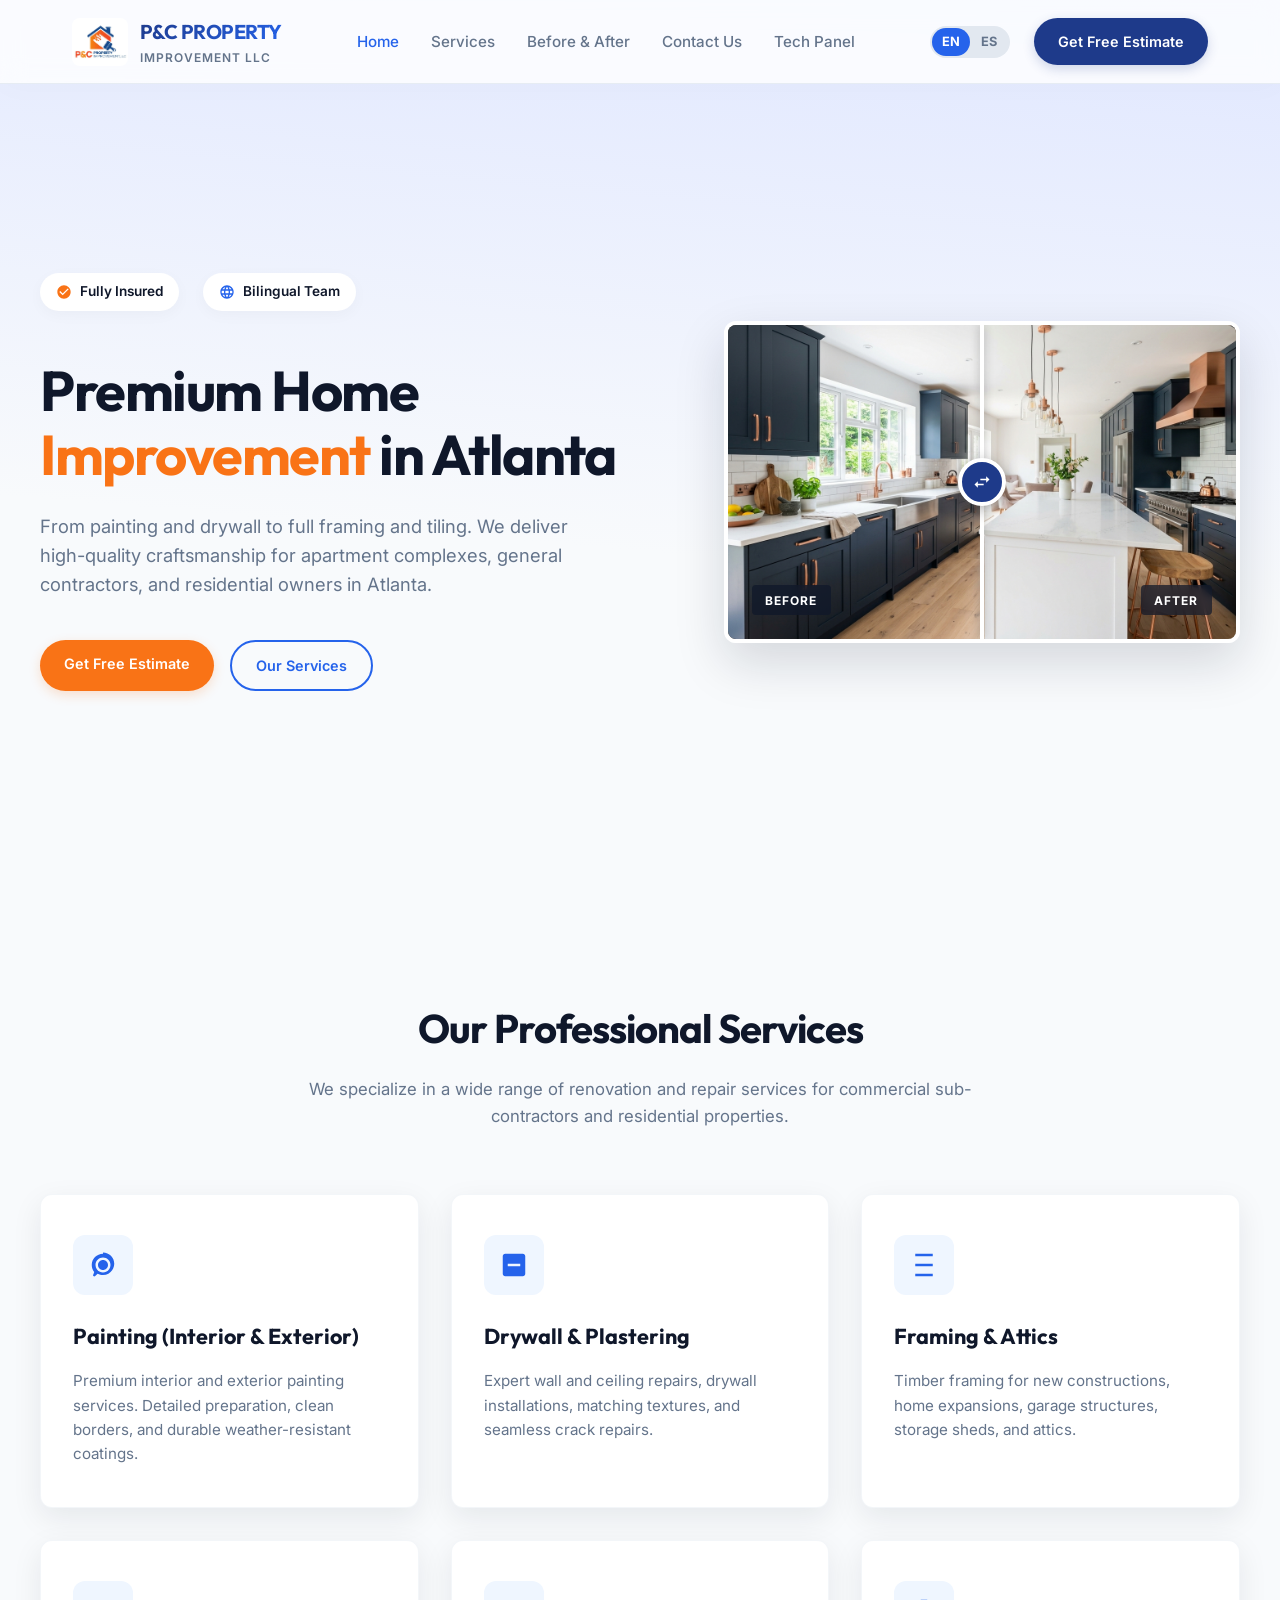
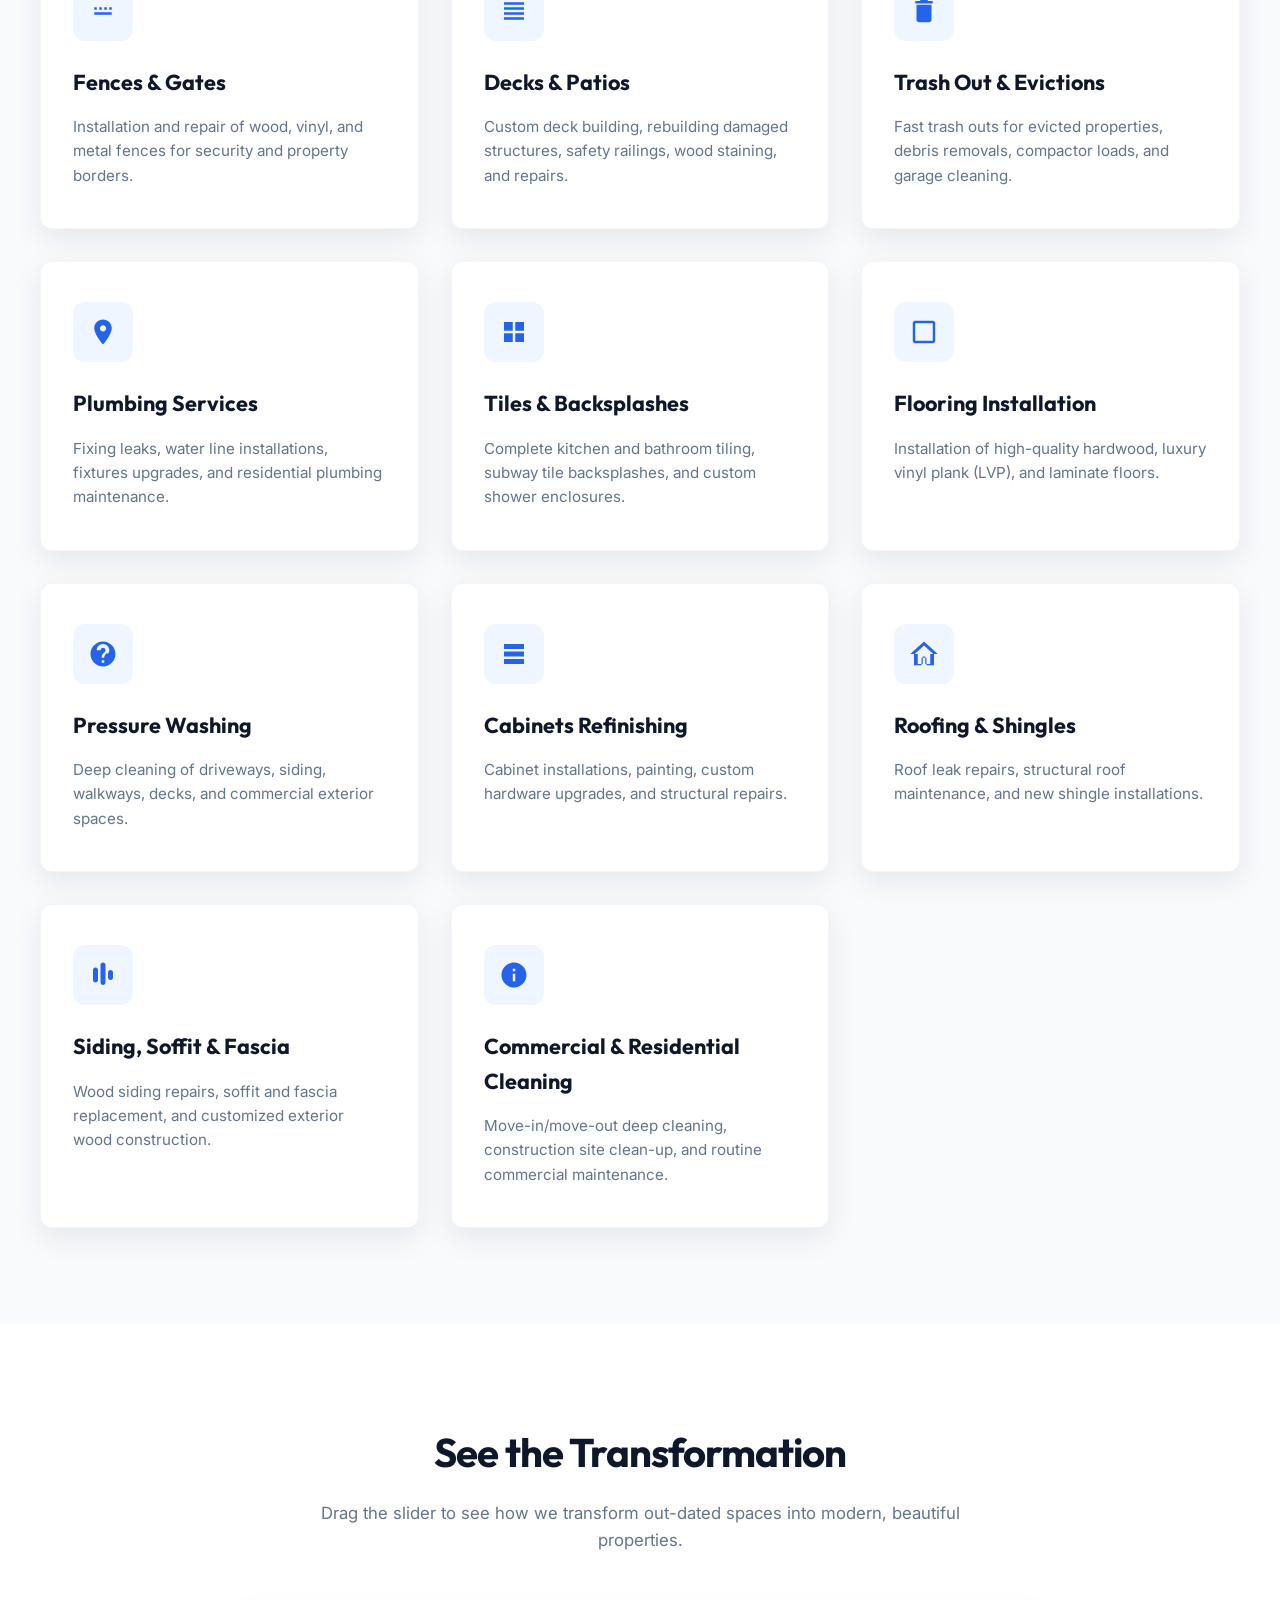
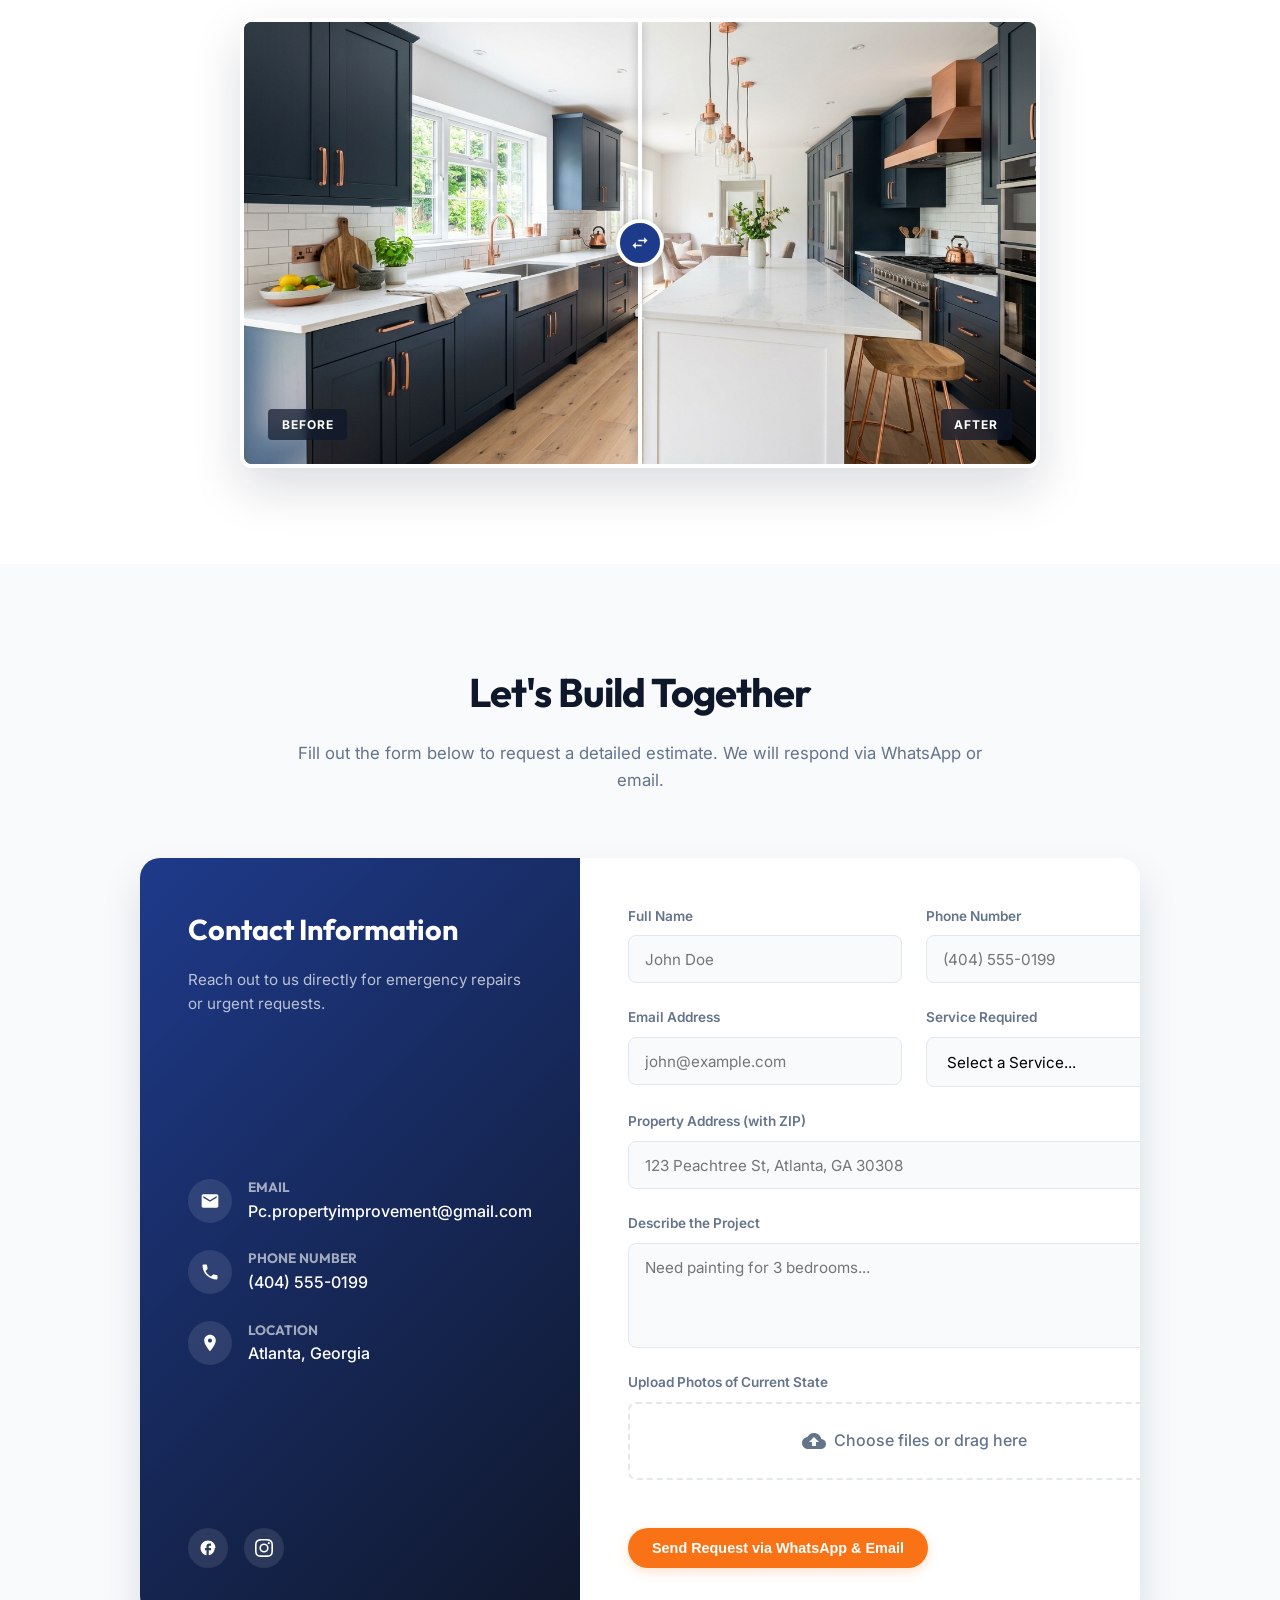
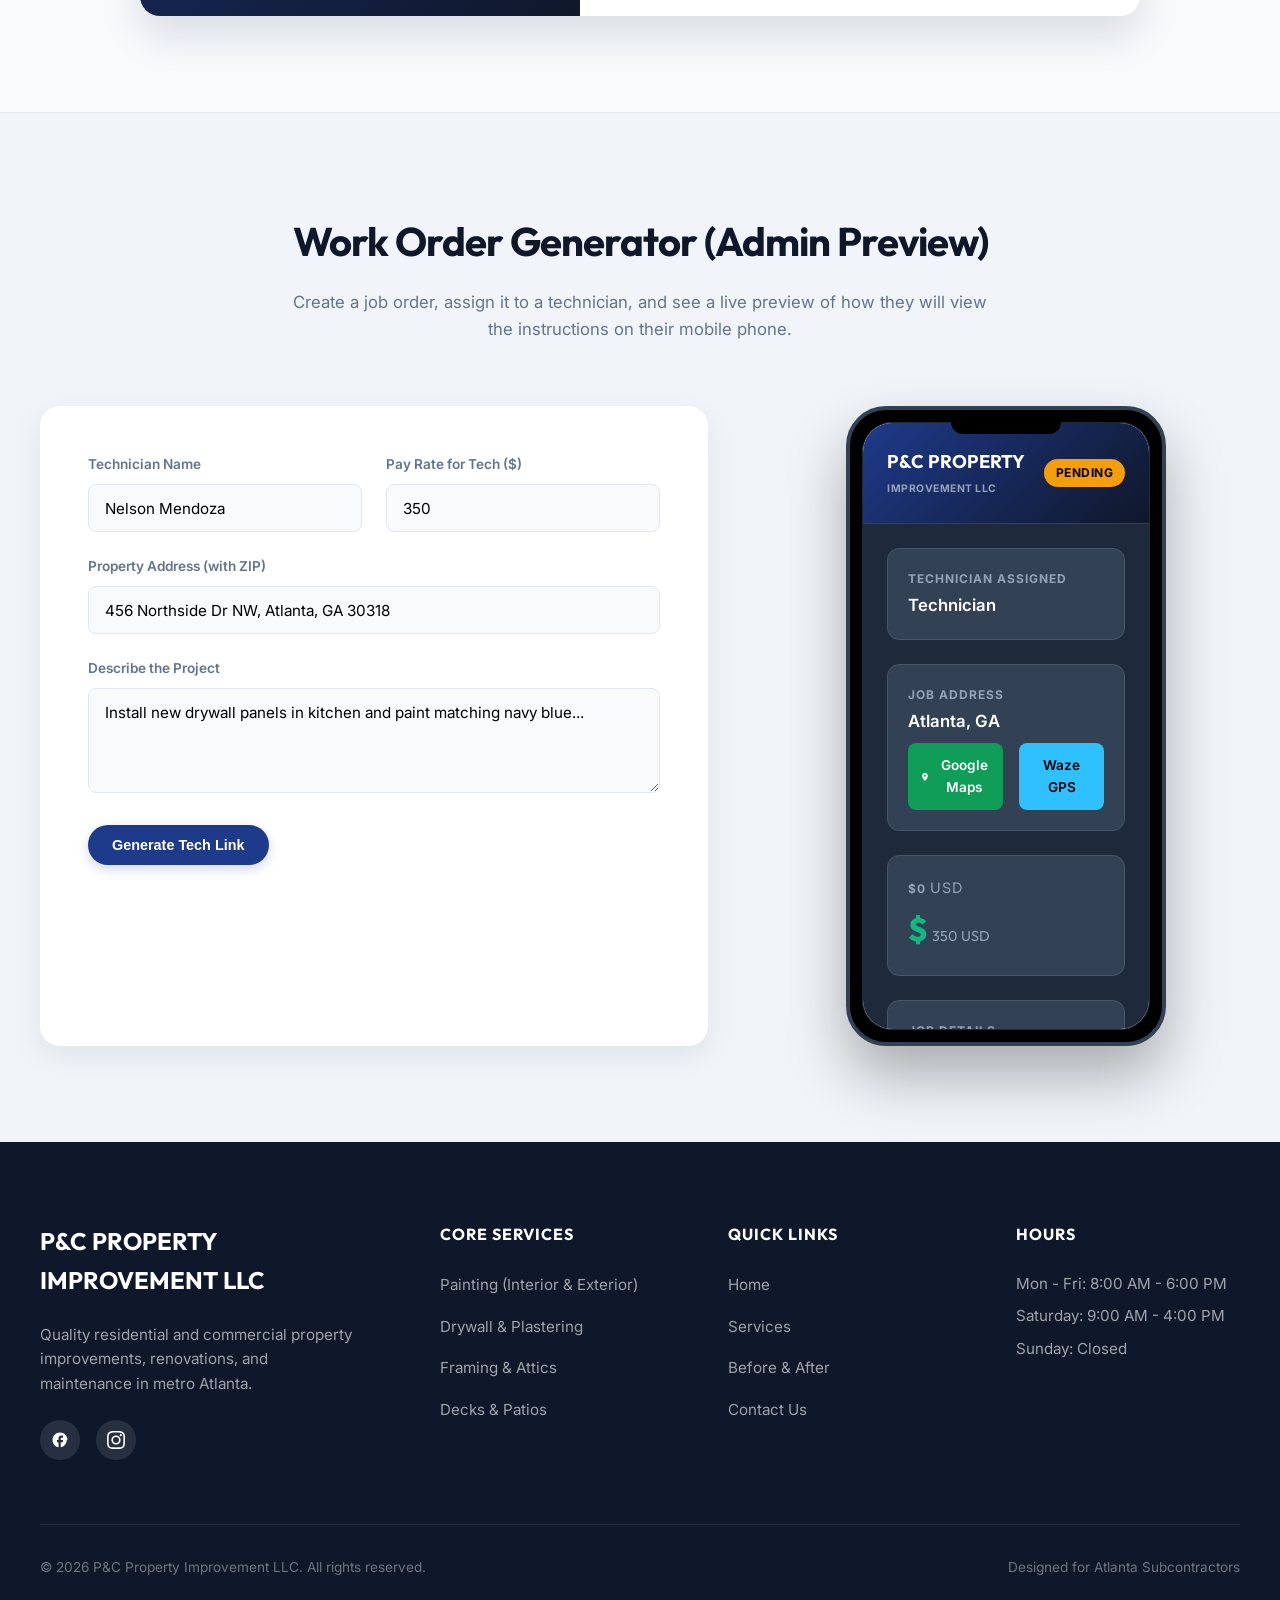
==== index.html @ b38a39fe "Initial commit: P&C Property Improvement website" ====
<!DOCTYPE html>
<html lang="en">
<head>
    <meta charset="UTF-8">
    <meta name="viewport" content="width=device-width, initial-scale=1.0">
    <title>P&C Property Improvement LLC | Renovations & Renovaciones Atlanta</title>
    <meta name="description" content="Premium property improvements, painting, drywall, framing, decks, and remodeling in Atlanta, USA. Bilingual team for commercial contractors and homeowners.">
    <link rel="stylesheet" href="styles.css">
    <link rel="icon" type="image/x-icon" href="logo.jpeg">
</head>
<body>

    <!-- Header & Navigation -->
    <header>
        <div class="nav-container">
            <div class="logo">
                <img src="logo.jpeg" alt="P&C Property Improvement Logo">
                <div class="logo-text">
                    <h1>P&C PROPERTY</h1>
                    <p>Improvement LLC</p>
                </div>
            </div>
            <nav>
                <ul>
                    <li><a href="#hero" class="active" data-i18n="nav-home">Home</a></li>
                    <li><a href="#services" data-i18n="nav-services">Services</a></li>
                    <li><a href="#gallery" data-i18n="nav-gallery">Before & After</a></li>
                    <li><a href="#contact" data-i18n="nav-contact">Contact Us</a></li>
                    <li><a href="#admin" data-i18n="nav-admin">Tech Panel</a></li>
                </ul>
            </nav>
            <div class="header-actions">
                <!-- Language Toggle -->
                <div class="lang-toggle" id="lang-switch">
                    <div class="lang-btn active" data-lang="en">EN</div>
                    <div class="lang-btn" data-lang="es">ES</div>
                    <div class="lang-slider"></div>
                </div>
                <a href="#contact" class="btn btn-primary" data-i18n="btn-quote">Get Free Estimate</a>
            </div>
        </div>
    </header>

    <!-- Hero Section -->
    <section id="hero" class="hero">
        <div class="hero-grid">
            <div class="hero-content">
                <div class="hero-badges">
                    <div class="hero-badge">
                        <svg viewBox="0 0 24 24" width="16" height="16" fill="currentColor" style="color: var(--secondary);"><path d="M12 2C6.5 2 2 6.5 2 12s4.5 10 10 10 10-4.5 10-10S17.5 2 12 2zm-2 15l-5-5 1.41-1.41L10 14.17l7.59-7.59L19 8l-9 9z"/></svg>
                        <span data-i18n="badge-licensed">Fully Insured</span>
                    </div>
                    <div class="hero-badge">
                        <svg viewBox="0 0 24 24" width="16" height="16" fill="currentColor" style="color: var(--primary-light);"><path d="M11.99 2C6.47 2 2 6.48 2 12s4.47 10 9.99 10C17.52 22 22 17.52 22 12S17.52 2 11.99 2zm6.93 6h-2.95a15.65 15.65 0 0 0-1.38-3.56A8.03 8.03 0 0 1 18.92 8zM12 4.04c.83 1.2 1.48 2.53 1.91 3.96h-3.82c.43-1.43 1.08-2.76 1.91-3.96zM4.26 14C4.1 13.35 4 12.68 4 12s.1-1.35.26-2h3.38c-.08.66-.14 1.33-.14 2s.06 1.34.14 2H4.26zm.82 2h2.95c.32 1.25.78 2.45 1.38 3.56A7.987 7.987 0 0 1 5.08 16zm2.95-8H5.08a7.987 7.987 0 0 1 4.33-3.56A15.65 15.65 0 0 0 8.03 8zM12 19.96c-.83-1.2-1.48-2.53-1.91-3.96h3.82c-.43 1.43-1.08 2.76-1.91 3.96zM14.34 14H9.66c-.09-.66-.16-1.34-.16-2s.07-1.34.16-2h4.68c.09.66.16 1.34.16 2s-.07 1.34-.16 2zm.25 5.56c.6-1.11 1.06-2.31 1.38-3.56h2.95a7.987 7.987 0 0 1-4.33 3.56zM16.36 14c.08-.66.14-1.33.14-2s-.06-1.34-.14-2h3.38c.16.65.26 1.32.26 2s-.1 1.35-.26 2h-3.38z"/></svg>
                        <span data-i18n="badge-bilingual">Bilingual Team</span>
                    </div>
                </div>
                <h2 data-i18n="hero-title">Premium Home <span>Improvement</span> in Atlanta</h2>
                <p data-i18n="hero-desc">From painting and drywall to full framing and tiling. We deliver high-quality craftsmanship for apartment complexes, general contractors, and residential owners in Atlanta.</p>
                <div class="hero-buttons">
                    <a href="#contact" class="btn btn-secondary" data-i18n="btn-quote">Get Free Estimate</a>
                    <a href="#services" class="btn btn-outline" data-i18n="btn-explore">Our Services</a>
                </div>
            </div>
            <div class="hero-visual">
                <!-- Before/After Slider Mockup -->
                <div class="slider-container">
                    <img src="kitchen_after.jpg" class="slider-img img-after" alt="Renovated Kitchen After">
                    <div class="img-before" style="width: var(--slider-pos);">
                        <img src="kitchen_before.jpg" class="slider-img" alt="Outdated Kitchen Before">
                    </div>
                    <div class="slider-label label-before" data-i18n="label-before">Before</div>
                    <div class="slider-label label-after" data-i18n="label-after">After</div>
                    <div class="slider-handle">
                        <div class="slider-handle-button">
                            <svg viewBox="0 0 24 24"><path d="M6.99 11L3 15l3.99 4v-3H14v-2H6.99v-3zM21 9l-3.99-4v3H10v2h7.01v3L21 9z"/></svg>
                        </div>
                    </div>
                    <input type="range" min="0" max="100" value="50" class="slider-input">
                </div>
            </div>
        </div>
    </section>

    <!-- Services Section -->
    <section id="services" class="section">
        <div class="section-title">
            <h2 data-i18n="services-title">Our Professional Services</h2>
            <p data-i18n="services-desc">We specialize in a wide range of renovation and repair services for commercial sub-contractors and residential properties.</p>
        </div>
        
        <div class="services-grid">
            <!-- 1. Painting -->
            <div class="service-card">
                <div class="service-icon">
                    <svg viewBox="0 0 24 24"><path d="M12 3c-4.97 0-9 4.03-9 9 0 2.12.74 4.07 1.97 5.61L4.35 19.4c-.39.39-.39 1.02 0 1.41.39.39 1.02.39 1.41 0l1.9-1.9C9.07 19.58 10.47 20 12 20c4.97 0 9-4.03 9-9s-4.03-9-9-9zm0 15c-3.31 0-6-2.69-6-6s2.69-6 6-6 6 2.69 6 6-2.69 6-6 6zM12 8c-2.21 0-4 1.79-4 4s1.79 4 4 4 4-1.79 4-4-1.79-4-4-4z"/></svg>
                </div>
                <h3 data-i18n="srv-painting-title">Painting (Interior & Exterior)</h3>
                <p data-i18n="srv-painting-desc">Premium interior and exterior painting services. Detailed preparation, clean borders, and durable weather-resistant coatings.</p>
            </div>

            <!-- 2. Drywall -->
            <div class="service-card">
                <div class="service-icon">
                    <svg viewBox="0 0 24 24"><path d="M19 3H5c-1.1 0-2 .9-2 2v14c0 1.1.9 2 2 2h14c1.1 0 2-.9 2-2V5c0-1.1-.9-2-2-2zm-2 10H7v-2h10v2z"/></svg>
                </div>
                <h3 data-i18n="srv-drywall-title">Drywall & Plastering</h3>
                <p data-i18n="srv-drywall-desc">Expert wall and ceiling repairs, drywall installations, matching textures, and seamless crack repairs.</p>
            </div>

            <!-- 3. Framer -->
            <div class="service-card">
                <div class="service-icon">
                    <svg viewBox="0 0 24 24"><path d="M19 13H5v-2h14v2zM5 5h14V3H5v2zm0 16h14v-2H5v2z"/></svg>
                </div>
                <h3 data-i18n="srv-framer-title">Framing & Attics</h3>
                <p data-i18n="srv-framer-desc">Timber framing for new constructions, home expansions, garage structures, storage sheds, and attics.</p>
            </div>

            <!-- 4. Fences -->
            <div class="service-card">
                <div class="service-icon">
                    <svg viewBox="0 0 24 24"><path d="M19 11v-2h-2v2h2zm-4 0v-2h-2v2h2zm-4 0v-2H9v2h2zm-4 0v-2H5v2h2zM19 13H5v2h14v-2z"/></svg>
                </div>
                <h3 data-i18n="srv-fences-title">Fences & Gates</h3>
                <p data-i18n="srv-fences-desc">Installation and repair of wood, vinyl, and metal fences for security and property borders.</p>
            </div>

            <!-- 5. Deck -->
            <div class="service-card">
                <div class="service-icon">
                    <svg viewBox="0 0 24 24"><path d="M4 15h16v-2H4v2zm0 4h16v-2H4v2zm0-8h16V9H4v2zm0-4h16V5H4v2z"/></svg>
                </div>
                <h3 data-i18n="srv-deck-title">Decks & Patios</h3>
                <p data-i18n="srv-deck-desc">Custom deck building, rebuilding damaged structures, safety railings, wood staining, and repairs.</p>
            </div>

            <!-- 6. Trash Out -->
            <div class="service-card">
                <div class="service-icon">
                    <svg viewBox="0 0 24 24"><path d="M6 19c0 1.1.9 2 2 2h8c1.1 0 2-.9 2-2V7H6v12zM19 4h-3.5l-1-1h-5l-1 1H5v2h14V4z"/></svg>
                </div>
                <h3 data-i18n="srv-trash-title">Trash Out & Evictions</h3>
                <p data-i18n="srv-trash-desc">Fast trash outs for evicted properties, debris removals, compactor loads, and garage cleaning.</p>
            </div>

            <!-- 7. Plumbing -->
            <div class="service-card">
                <div class="service-icon">
                    <svg viewBox="0 0 24 24"><path d="M12 2C8.13 2 5 5.13 5 9c0 5.25 7 13 7 13s7-7.75 7-13c0-3.87-3.13-7-7-7zm0 9.5c-1.38 0-2.5-1.12-2.5-2.5s1.12-2.5 2.5-2.5 2.5 1.12 2.5 2.5-1.12 2.5-2.5 2.5z"/></svg>
                </div>
                <h3 data-i18n="srv-plumbing-title">Plumbing Services</h3>
                <p data-i18n="srv-plumbing-desc">Fixing leaks, water line installations, fixtures upgrades, and residential plumbing maintenance.</p>
            </div>

            <!-- 8. Tiles -->
            <div class="service-card">
                <div class="service-icon">
                    <svg viewBox="0 0 24 24"><path d="M4 4h7v7H4zm9 0h7v7h-7zm-9 9h7v7H4zm9 0h7v7h-7z"/></svg>
                </div>
                <h3 data-i18n="srv-tiles-title">Tiles & Backsplashes</h3>
                <p data-i18n="srv-tiles-desc">Complete kitchen and bathroom tiling, subway tile backsplashes, and custom shower enclosures.</p>
            </div>

            <!-- 9. Flooring -->
            <div class="service-card">
                <div class="service-icon">
                    <svg viewBox="0 0 24 24"><path d="M19 5v14H5V5h14m0-2H5c-1.1 0-2 .9-2 2v14c0 1.1.9 2 2 2h14c1.1 0 2-.9 2-2V5c0-1.1-.9-2-2-2z"/></svg>
                </div>
                <h3 data-i18n="srv-floor-title">Flooring Installation</h3>
                <p data-i18n="srv-floor-desc">Installation of high-quality hardwood, luxury vinyl plank (LVP), and laminate floors.</p>
            </div>

            <!-- 10. Pressure Washing -->
            <div class="service-card">
                <div class="service-icon">
                    <svg viewBox="0 0 24 24"><path d="M12 2C6.48 2 2 6.48 2 12s4.48 10 10 10 10-4.48 10-10S17.52 2 12 2zm1 17h-2v-2h2v2zm2.07-7.75l-.9.92C13.45 12.9 13 13.5 13 15h-2v-.5c0-1.1.45-2.1 1.17-2.83l1.24-1.26c.37-.36.59-.86.59-1.41 0-1.1-.9-2-2-2s-2 .9-2 2H7c0-2.76 2.24-5 5-5s5 2.24 5 5c0 1.04-.42 1.99-1.07 2.75z"/></svg>
                </div>
                <h3 data-i18n="srv-washing-title">Pressure Washing</h3>
                <p data-i18n="srv-washing-desc">Deep cleaning of driveways, siding, walkways, decks, and commercial exterior spaces.</p>
            </div>

            <!-- 11. Cabinets -->
            <div class="service-card">
                <div class="service-icon">
                    <svg viewBox="0 0 24 24"><path d="M4 4h16v4H4V4zm0 6h16v4H4v-4zm0 6h16v4H4v-4z"/></svg>
                </div>
                <h3 data-i18n="srv-cabinet-title">Cabinets Refinishing</h3>
                <p data-i18n="srv-cabinet-desc">Cabinet installations, painting, custom hardware upgrades, and structural repairs.</p>
            </div>

            <!-- 12. Roofing -->
            <div class="service-card">
                <div class="service-icon">
                    <svg viewBox="0 0 24 24"><path d="M12 5.27L19.43 12H17v8h-4v-6h-2v6H7v-8H4.57L12 5.27M12 2L1 12h3v9h6v-6h4v6h6v-9h3L12 2z"/></svg>
                </div>
                <h3 data-i18n="srv-roof-title">Roofing & Shingles</h3>
                <p data-i18n="srv-roof-desc">Roof leak repairs, structural roof maintenance, and new shingle installations.</p>
            </div>

            <!-- 13. Wood -->
            <div class="service-card">
                <div class="service-icon">
                    <svg viewBox="0 0 24 24"><path d="M12 2c1.1 0 2 .9 2 2v14c0 1.1-.9 2-2 2s-2-.9-2-2V4c0-1.1.9-2 2-2zm-6 4c1.1 0 2 .9 2 2v8c0 1.1-.9 2-2 2s-2-.9-2-2V8c0-1.1.9-2 2-2zm12 2c1.1 0 2 .9 2 2v4c0 1.1-.9 2-2 2s-2-.9-2-2v-4c0-1.1.9-2 2-2z"/></svg>
                </div>
                <h3 data-i18n="srv-wood-title">Siding, Soffit & Fascia</h3>
                <p data-i18n="srv-wood-desc">Wood siding repairs, soffit and fascia replacement, and customized exterior wood construction.</p>
            </div>

            <!-- 14. Clean -->
            <div class="service-card">
                <div class="service-icon">
                    <svg viewBox="0 0 24 24"><path d="M12 2C6.48 2 2 6.48 2 12s4.48 10 10 10 10-4.48 10-10S17.52 2 12 2zm1 15h-2v-6h2v6zm0-8h-2V7h2v2z"/></svg>
                </div>
                <h3 data-i18n="srv-clean-title">Commercial & Residential Cleaning</h3>
                <p data-i18n="srv-clean-desc">Move-in/move-out deep cleaning, construction site clean-up, and routine commercial maintenance.</p>
            </div>
        </div>
    </section>

    <!-- Before / After Gallery Showcase -->
    <section id="gallery" class="section" style="background-color: var(--white);">
        <div class="section-title">
            <h2 data-i18n="slider-title">See the Transformation</h2>
            <p data-i18n="slider-desc">Drag the slider to see how we transform out-dated spaces into modern, beautiful properties.</p>
        </div>
        <div style="max-width: 800px; margin: 0 auto;">
            <!-- Main Slider in standard width -->
            <div class="slider-container" style="aspect-ratio: 16/9;">
                <img src="kitchen_after.jpg" class="slider-img img-after" alt="Renovated Kitchen After">
                <div class="img-before" style="width: var(--slider-pos);">
                    <img src="kitchen_before.jpg" class="slider-img" alt="Outdated Kitchen Before">
                </div>
                <div class="slider-label label-before" data-i18n="label-before">Before</div>
                <div class="slider-label label-after" data-i18n="label-after">After</div>
                <div class="slider-handle">
                    <div class="slider-handle-button">
                        <svg viewBox="0 0 24 24"><path d="M6.99 11L3 15l3.99 4v-3H14v-2H6.99v-3zM21 9l-3.99-4v3H10v2h7.01v3L21 9z"/></svg>
                    </div>
                </div>
                <input type="range" min="0" max="100" value="50" class="slider-input">
            </div>
        </div>
    </section>

    <!-- Contact Section -->
    <section id="contact" class="section">
        <div class="section-title">
            <h2 data-i18n="contact-title">Let's Build Together</h2>
            <p data-i18n="contact-desc">Fill out the form below to request a detailed estimate. We will respond via WhatsApp or email.</p>
        </div>

        <div class="contact-container">
            <!-- Contact Info Sidebar -->
            <div class="contact-info">
                <div class="contact-info-title">
                    <h3 data-i18n="contact-info-title">Contact Information</h3>
                    <p data-i18n="contact-info-desc">Reach out to us directly for emergency repairs or urgent requests.</p>
                </div>
                
                <div class="contact-details">
                    <div class="contact-detail-item">
                        <div class="icon">
                            <svg viewBox="0 0 24 24"><path d="M20 4H4c-1.1 0-1.99.9-1.99 2L2 18c0 1.1.9 2 2 2h16c1.1 0 2-.9 2-2V6c0-1.1-.9-2-2-2zm0 4l-8 5-8-5V6l8 5 8-5v2z"/></svg>
                        </div>
                        <div>
                            <h4>Email</h4>
                            <p>Pc.propertyimprovement@gmail.com</p>
                        </div>
                    </div>
                    
                    <div class="contact-detail-item">
                        <div class="icon">
                            <svg viewBox="0 0 24 24"><path d="M6.62 10.79c1.44 2.83 3.76 5.14 6.59 6.59l2.2-2.2c.27-.27.67-.36 1.02-.24 1.12.37 2.33.57 3.57.57.55 0 1 .45 1 1V20c0 .55-.45 1-1 1-9.39 0-17-7.61-17-17 0-.55.45-1 1-1h3.5c.55 0 1 .45 1 1 0 1.25.2 2.45.57 3.57.11.35.03.74-.25 1.02l-2.2 2.2z"/></svg>
                        </div>
                        <div>
                            <h4 data-i18n="label-phone">Phone Number</h4>
                            <p>(404) 555-0199</p>
                        </div>
                    </div>

                    <div class="contact-detail-item">
                        <div class="icon">
                            <svg viewBox="0 0 24 24"><path d="M12 2C8.13 2 5 5.13 5 9c0 5.25 7 13 7 13s7-7.75 7-13c0-3.87-3.13-7-7-7zm0 9.5c-1.38 0-2.5-1.12-2.5-2.5s1.12-2.5 2.5-2.5 2.5 1.12 2.5 2.5-1.12 2.5-2.5 2.5z"/></svg>
                        </div>
                        <div>
                            <h4>Location</h4>
                            <p>Atlanta, Georgia</p>
                        </div>
                    </div>
                </div>

                <div class="social-links">
                    <a href="#" class="social-btn"><svg viewBox="0 0 24 24"><path d="M22 12c0-5.52-4.48-10-10-10S2 6.48 2 12c0 4.84 3.44 8.87 8 9.8V15H8v-3h2V9.5C10 7.57 11.57 6 13.5 6H16v3h-2c-.55 0-1 .45-1 1V12h3v3h-3v6.8c4.56-.93 8-4.96 8-9.8z"/></svg></a>
                    <a href="#" class="social-btn"><svg viewBox="0 0 24 24"><path d="M12 2.163c3.204 0 3.584.012 4.85.07 3.252.148 4.771 1.691 4.919 4.919.058 1.265.069 1.645.069 4.849 0 3.205-.012 3.584-.069 4.849-.149 3.225-1.664 4.771-4.919 4.919-1.266.058-1.644.07-4.85.07-3.204 0-3.584-.012-4.849-.07-3.26-.149-4.771-1.699-4.919-4.92-.058-1.265-.07-1.644-.07-4.849 0-3.204.013-3.583.07-4.849.149-3.227 1.664-4.771 4.919-4.919 1.266-.057 1.645-.069 4.849-.069zM12 0C8.741 0 8.333.014 7.053.072 2.695.272.273 2.69.073 7.051.014 8.333 0 8.741 0 12c0 3.259.014 3.668.072 4.948.2 4.358 2.618 6.78 6.98 6.98 1.281.058 1.689.072 4.948.072 3.259 0 3.668-.014 4.948-.072 4.354-.2 6.782-2.618 6.979-6.98.059-1.28.073-1.689.073-4.948 0-3.259-.014-3.667-.072-4.947-.196-4.354-2.617-6.78-6.979-6.98C15.668.014 15.259 0 12 0zm0 5.838a6.162 6.162 0 1 0 0 12.324 6.162 6.162 0 0 0 0-12.324zM12 16a4 4 0 1 1 0-8 4 4 0 0 1 0 8zm6.406-11.845a1.44 1.44 0 1 0 0 2.881 1.44 1.44 0 0 0 0-2.881z"/></svg></a>
                </div>
            </div>

            <!-- Client Estimate Form -->
            <div class="contact-form-wrapper">
                <form id="client-contact-form">
                    <div class="form-grid">
                        <div class="form-group">
                            <label for="form-name" data-i18n="label-name">Full Name</label>
                            <input type="text" id="form-name" data-i18n-placeholder="ph-name" placeholder="John Doe" required>
                        </div>
                        <div class="form-group">
                            <label for="form-phone" data-i18n="label-phone">Phone Number</label>
                            <input type="tel" id="form-phone" data-i18n-placeholder="ph-phone" placeholder="(404) 555-0199" required>
                        </div>
                    </div>
                    <div class="form-grid">
                        <div class="form-group">
                            <label for="form-email" data-i18n="label-email">Email Address</label>
                            <input type="email" id="form-email" data-i18n-placeholder="ph-email" placeholder="john@example.com" required>
                        </div>
                        <div class="form-group">
                            <label for="form-service" data-i18n="label-service">Service Required</label>
                            <select id="form-service" required>
                                <option value="" id="service-select-placeholder" disabled selected>Select a Service...</option>
                                <option value="Painting">Painting (Interior/Exterior)</option>
                                <option value="Drywall">Drywall Repair</option>
                                <option value="Framing">Framing & Attics</option>
                                <option value="Fences">Fences & Gates</option>
                                <option value="Decks">Decks & Patios</option>
                                <option value="Plumbing">Plumbing</option>
                                <option value="Tiles">Tiles & Backsplash</option>
                                <option value="Flooring">Flooring</option>
                                <option value="Trash Out">Trash Out & Evictions</option>
                                <option value="Pressure Washing">Pressure Washing</option>
                                <option value="Cabinets">Cabinets Refinishing</option>
                                <option value="Roofing">Roofing & Shingles</option>
                                <option value="Carpentry">Siding, Soffit, Fascia</option>
                                <option value="Cleaning">Commercial Cleaning</option>
                            </select>
                        </div>
                    </div>
                    <div class="form-group form-group-full" style="margin-bottom: 1.5rem;">
                        <label for="form-address" data-i18n="label-address">Property Address (with ZIP)</label>
                        <input type="text" id="form-address" data-i18n-placeholder="ph-address" placeholder="123 Peachtree St, Atlanta, GA 30308" required>
                    </div>
                    <div class="form-group form-group-full" style="margin-bottom: 1.5rem;">
                        <label for="form-description" data-i18n="label-desc">Describe the Project</label>
                        <textarea id="form-description" rows="4" data-i18n-placeholder="ph-desc" placeholder="Need painting for 3 bedrooms..." required></textarea>
                    </div>
                    
                    <!-- File Upload -->
                    <div class="form-group form-group-full" style="margin-bottom: 2rem;">
                        <label data-i18n="label-upload">Upload Photos of Current State</label>
                        <div class="file-upload-wrapper">
                            <div class="file-upload-btn">
                                <svg viewBox="0 0 24 24" width="24" height="24" fill="currentColor"><path d="M19.35 10.04C18.67 6.59 15.64 4 12 4 9.11 4 6.6 5.64 5.35 8.04 2.34 8.36 0 10.91 0 14c0 3.31 2.69 6 6 6h13c2.76 0 5-2.24 5-5 0-2.64-2.05-4.78-4.65-4.96zM14 13v4h-4v-4H7l5-5 5 5h-3z"/></svg>
                                <span>Choose files or drag here</span>
                            </div>
                            <input type="file" id="file-upload" multiple accept="image/*">
                        </div>
                        <div class="file-preview" id="file-preview"></div>
                    </div>

                    <button type="submit" class="btn btn-secondary form-group-full" data-i18n="btn-submit">Send Request via WhatsApp & Email</button>
                </form>
            </div>
        </div>
    </section>

    <!-- Admin Technician Dispatch Panel -->
    <section id="admin" class="admin-preview-section">
        <div class="section-title">
            <h2 data-i18n="admin-title">Work Order Generator (Admin Preview)</h2>
            <p data-i18n="admin-desc">Create a job order, assign it to a technician, and see a live preview of how they will view the instructions on their mobile phone.</p>
        </div>

        <div class="admin-preview-container">
            <!-- Order Input Fields -->
            <div class="contact-form-wrapper" style="background: var(--white); border-radius: 20px; box-shadow: var(--shadow);">
                <form id="dispatch-form">
                    <div class="form-grid">
                        <div class="form-group">
                            <label for="tech-name" data-i18n="label-tech-name">Technician Name</label>
                            <input type="text" id="tech-name" placeholder="E.g. Nelson Mendoza" value="Nelson Mendoza" required>
                        </div>
                        <div class="form-group">
                            <label for="tech-pay" data-i18n="label-pay">Pay Rate for Tech ($)</label>
                            <input type="number" id="tech-pay" placeholder="E.g. 350" value="350" required>
                        </div>
                    </div>
                    <div class="form-group form-group-full" style="margin-bottom: 1.5rem;">
                        <label for="tech-address" data-i18n="label-address">Property Address</label>
                        <input type="text" id="tech-address" placeholder="E.g. 456 Northside Dr NW, Atlanta, GA 30318" value="456 Northside Dr NW, Atlanta, GA 30318" required>
                    </div>
                    <div class="form-group form-group-full" style="margin-bottom: 2rem;">
                        <label for="tech-desc" data-i18n="label-desc">Describe the Job</label>
                        <textarea id="tech-desc" rows="4" placeholder="Install new drywall panels in kitchen and paint matching navy blue..." required>Install new drywall panels in kitchen and paint matching navy blue...</textarea>
                    </div>
                    <button type="submit" class="btn btn-primary form-group-full" data-i18n="btn-generate">Generate Tech Link</button>
                </form>

                <!-- Copy Link Area -->
                <div id="link-result-container" style="margin-top: 2rem; display: none;">
                    <p style="font-weight: 600; margin-bottom: 0.5rem; font-size: 0.9rem;" data-i18n="order-ready">Order generated! Send this link to your technician:</p>
                    <div style="display: flex; gap: 0.5rem;">
                        <input type="text" id="generated-link" readonly style="flex-grow: 1; padding: 0.75rem 1rem; border-radius: 8px; border: 1px solid var(--gray-light); background: var(--light); font-size: 0.85rem;">
                        <button id="copy-link-btn" class="btn btn-secondary" style="border-radius: 8px;" data-i18n="btn-copy">Copy Link</button>
                    </div>
                </div>
            </div>

            <!-- iPhone Live Device Frame Preview -->
            <div class="phone-mockup-wrapper">
                <div class="phone-frame">
                    <div class="phone-notch"></div>
                    <div class="phone-screen">
                        <iframe id="tech-preview-iframe" class="phone-content-iframe" src="tech-view.html"></iframe>
                    </div>
                </div>
            </div>
        </div>
    </section>

    <!-- Footer -->
    <footer>
        <div class="footer-grid">
            <div class="footer-brand">
                <h3 data-i18n="footer-about-title">P&C PROPERTY IMPROVEMENT LLC</h3>
                <p data-i18n="footer-about-desc">Quality residential and commercial property improvements, renovations, and maintenance in metro Atlanta.</p>
                <div class="social-links">
                    <a href="#" class="social-btn"><svg viewBox="0 0 24 24"><path d="M22 12c0-5.52-4.48-10-10-10S2 6.48 2 12c0 4.84 3.44 8.87 8 9.8V15H8v-3h2V9.5C10 7.57 11.57 6 13.5 6H16v3h-2c-.55 0-1 .45-1 1V12h3v3h-3v6.8c4.56-.93 8-4.96 8-9.8z"/></svg></a>
                    <a href="#" class="social-btn"><svg viewBox="0 0 24 24"><path d="M12 2.163c3.204 0 3.584.012 4.85.07 3.252.148 4.771 1.691 4.919 4.919.058 1.265.069 1.645.069 4.849 0 3.205-.012 3.584-.069 4.849-.149 3.225-1.664 4.771-4.919 4.919-1.266.058-1.644.07-4.85.07-3.204 0-3.584-.012-4.849-.07-3.26-.149-4.771-1.699-4.919-4.92-.058-1.265-.07-1.644-.07-4.849 0-3.204.013-3.583.07-4.849.149-3.227 1.664-4.771 4.919-4.919 1.266-.057 1.645-.069 4.849-.069zM12 0C8.741 0 8.333.014 7.053.072 2.695.272.273 2.69.073 7.051.014 8.333 0 8.741 0 12c0 3.259.014 3.668.072 4.948.2 4.358 2.618 6.78 6.98 6.98 1.281.058 1.689.072 4.948.072 3.259 0 3.668-.014 4.948-.072 4.354-.2 6.782-2.618 6.979-6.98.059-1.28.073-1.689.073-4.948 0-3.259-.014-3.667-.072-4.947-.196-4.354-2.617-6.78-6.979-6.98C15.668.014 15.259 0 12 0zm0 5.838a6.162 6.162 0 1 0 0 12.324 6.162 6.162 0 0 0 0-12.324zM12 16a4 4 0 1 1 0-8 4 4 0 0 1 0 8zm6.406-11.845a1.44 1.44 0 1 0 0 2.881 1.44 1.44 0 0 0 0-2.881z"/></svg></a>
                </div>
            </div>
            
            <div class="footer-links-col">
                <h4 data-i18n="footer-services-title">Core Services</h4>
                <ul>
                    <li><a href="#services" data-i18n="srv-painting-title">Painting</a></li>
                    <li><a href="#services" data-i18n="srv-drywall-title">Drywall</a></li>
                    <li><a href="#services" data-i18n="srv-framer-title">Framing</a></li>
                    <li><a href="#services" data-i18n="srv-deck-title">Decks</a></li>
                </ul>
            </div>
            
            <div class="footer-links-col">
                <h4 data-i18n="footer-links-title">Quick Links</h4>
                <ul>
                    <li><a href="#hero" data-i18n="nav-home">Home</a></li>
                    <li><a href="#services" data-i18n="nav-services">Services</a></li>
                    <li><a href="#gallery" data-i18n="nav-gallery">Before & After</a></li>
                    <li><a href="#contact" data-i18n="nav-contact">Contact Us</a></li>
                </ul>
            </div>

            <div class="footer-links-col">
                <h4>Hours</h4>
                <ul style="color: rgba(255, 255, 255, 0.6); font-size: 0.95rem; gap: 0.5rem;">
                    <li>Mon - Fri: 8:00 AM - 6:00 PM</li>
                    <li>Saturday: 9:00 AM - 4:00 PM</li>
                    <li>Sunday: Closed</li>
                </ul>
            </div>
        </div>
        
        <div class="footer-bottom">
            <p data-i18n="footer-rights">© 2026 P&C Property Improvement LLC. All rights reserved.</p>
            <p>Designed for Atlanta Subcontractors</p>
        </div>
    </footer>

    <script src="app.js"></script>
</body>
</html>
---- styles.css ----
/* Google Fonts Import */
@import url('https://fonts.googleapis.com/css2?family=Inter:wght@300;400;500;600;700&family=Outfit:wght@400;500;600;700;800&display=swap');

/* Color & Styling Design System */
:root {
    --primary: #1e3a8a;          /* Deep Navy Blue */
    --primary-light: #2563eb;    /* Royal Blue */
    --primary-dark: #0f172a;     /* Dark Navy */
    --secondary: #f97316;        /* Warm Accent Orange */
    --secondary-hover: #ea580c;  /* Darker Orange */
    --accent: #06b6d4;           /* Cyan Accent for plumbing */
    --dark: #0f172a;             /* Dark Slate */
    --light: #f8fafc;            /* Clean light gray background */
    --white: #ffffff;
    --gray: #64748b;
    --gray-light: #e2e8f0;
    --shadow: 0 10px 30px rgba(15, 23, 42, 0.08);
    --shadow-hover: 0 20px 40px rgba(15, 23, 42, 0.12);
    --border-radius: 12px;
    --font-headings: 'Outfit', sans-serif;
    --font-body: 'Inter', sans-serif;
    --transition: all 0.3s cubic-bezier(0.4, 0, 0.2, 1);
    --slider-pos: 50%;           /* Before/After slider position */
}

/* Reset & Base Styles */
* {
    margin: 0;
    padding: 0;
    box-sizing: border-box;
    scroll-behavior: smooth;
}

body {
    font-family: var(--font-body);
    background-color: var(--light);
    color: var(--dark);
    line-height: 1.6;
    overflow-x: hidden;
}

h1, h2, h3, h4, h5, h6 {
    font-family: var(--font-headings);
    font-weight: 700;
    color: var(--primary-dark);
}

a {
    text-decoration: none;
    color: inherit;
    transition: var(--transition);
}

/* Header & Navigation (Glassmorphic) */
header {
    position: fixed;
    top: 0;
    left: 0;
    width: 100%;
    z-index: 1000;
    background: rgba(255, 255, 255, 0.8);
    backdrop-filter: blur(12px);
    -webkit-backdrop-filter: blur(12px);
    border-bottom: 1px solid rgba(226, 232, 240, 0.8);
    box-shadow: 0 4px 30px rgba(0, 0, 0, 0.02);
}

.nav-container {
    max-width: 1200px;
    margin: 0 auto;
    display: flex;
    justify-content: space-between;
    align-items: center;
    padding: 1rem 2rem;
}

.logo {
    display: flex;
    align-items: center;
    gap: 0.75rem;
}

.logo img {
    height: 48px;
    border-radius: 8px;
    object-fit: cover;
}

.logo-text h1 {
    font-size: 1.25rem;
    letter-spacing: -0.5px;
    background: linear-gradient(135deg, var(--primary) 0%, var(--primary-light) 100%);
    -webkit-background-clip: text;
    -webkit-text-fill-color: transparent;
}

.logo-text p {
    font-size: 0.75rem;
    color: var(--gray);
    text-transform: uppercase;
    letter-spacing: 1px;
    font-weight: 600;
}

nav ul {
    display: flex;
    list-style: none;
    gap: 2rem;
    align-items: center;
}

nav a {
    font-weight: 500;
    color: var(--gray);
    font-size: 0.95rem;
}

nav a:hover, nav a.active {
    color: var(--primary-light);
}

.header-actions {
    display: flex;
    align-items: center;
    gap: 1.5rem;
}

/* Button & Action Styles */
.btn {
    display: inline-block;
    padding: 0.75rem 1.5rem;
    border-radius: 30px;
    font-weight: 600;
    font-size: 0.9rem;
    transition: var(--transition);
    cursor: pointer;
    border: none;
}

.btn-primary {
    background-color: var(--primary);
    color: var(--white);
    box-shadow: 0 4px 12px rgba(30, 58, 138, 0.2);
}

.btn-primary:hover {
    background-color: var(--primary-light);
    transform: translateY(-2px);
    box-shadow: 0 6px 20px rgba(37, 99, 235, 0.3);
}

.btn-secondary {
    background-color: var(--secondary);
    color: var(--white);
    box-shadow: 0 4px 12px rgba(249, 115, 22, 0.2);
}

.btn-secondary:hover {
    background-color: var(--secondary-hover);
    transform: translateY(-2px);
    box-shadow: 0 6px 20px rgba(234, 88, 12, 0.3);
}

.btn-outline {
    border: 2px solid var(--primary-light);
    color: var(--primary-light);
    background-color: transparent;
}

.btn-outline:hover {
    background-color: var(--primary-light);
    color: var(--white);
    transform: translateY(-2px);
}

/* Language Toggle Switch */
.lang-toggle {
    display: flex;
    background: var(--gray-light);
    border-radius: 20px;
    padding: 2px;
    cursor: pointer;
    position: relative;
    width: 80px;
    height: 32px;
}

.lang-btn {
    flex: 1;
    text-align: center;
    font-size: 0.8rem;
    font-weight: 700;
    line-height: 28px;
    z-index: 2;
    color: var(--gray);
    transition: var(--transition);
}

.lang-btn.active {
    color: var(--white);
}

.lang-slider {
    position: absolute;
    top: 2px;
    left: 2px;
    width: 38px;
    height: 28px;
    background: var(--primary-light);
    border-radius: 18px;
    transition: var(--transition);
    z-index: 1;
}

body.lang-es .lang-slider {
    left: 40px;
}

/* Hero Section */
.hero {
    padding: 8rem 2rem 4rem;
    background: linear-gradient(185deg, #e0e7ff 0%, var(--light) 60%);
    min-height: 100vh;
    display: flex;
    align-items: center;
}

.hero-grid {
    max-width: 1200px;
    margin: 0 auto;
    display: grid;
    grid-template-columns: 1.2fr 1fr;
    gap: 4rem;
    align-items: center;
}

.hero-content h2 {
    font-size: 3.5rem;
    line-height: 1.15;
    margin-bottom: 1.5rem;
    letter-spacing: -1.5px;
}

.hero-content h2 span {
    color: var(--secondary);
}

.hero-content p {
    font-size: 1.15rem;
    color: var(--gray);
    margin-bottom: 2.5rem;
    max-width: 540px;
}

.hero-badges {
    display: flex;
    gap: 1.5rem;
    margin-bottom: 3rem;
}

.hero-badge {
    display: flex;
    align-items: center;
    gap: 0.5rem;
    background: var(--white);
    padding: 0.5rem 1rem;
    border-radius: 30px;
    font-size: 0.85rem;
    font-weight: 600;
    box-shadow: 0 4px 15px rgba(0, 0, 0, 0.03);
}

.hero-buttons {
    display: flex;
    gap: 1rem;
}

/* Before / After Slider Container */
.slider-container {
    width: 100%;
    aspect-ratio: 16 / 10;
    position: relative;
    border-radius: var(--border-radius);
    overflow: hidden;
    box-shadow: 0 20px 50px rgba(15, 23, 42, 0.15);
    border: 4px solid var(--white);
    user-select: none;
}

.slider-img {
    position: absolute;
    top: 0;
    left: 0;
    width: 100%;
    height: 100%;
    object-fit: cover;
}

.img-after {
    z-index: 1;
}

.img-before {
    z-index: 2;
    width: var(--slider-pos);
    border-right: 3px solid var(--white);
}

/* Slide Control Line & Button */
.slider-handle {
    position: absolute;
    top: 0;
    left: var(--slider-pos);
    transform: translateX(-50%);
    width: 4px;
    height: 100%;
    background-color: var(--white);
    z-index: 3;
    pointer-events: none;
    box-shadow: 0 0 10px rgba(0,0,0,0.3);
}

.slider-handle-button {
    position: absolute;
    top: 50%;
    left: 50%;
    transform: translate(-50%, -50%);
    width: 48px;
    height: 48px;
    background-color: var(--primary);
    border: 4px solid var(--white);
    border-radius: 50%;
    display: flex;
    align-items: center;
    justify-content: center;
    color: var(--white);
    box-shadow: 0 4px 15px rgba(0, 0, 0, 0.3);
}

.slider-handle-button svg {
    width: 20px;
    height: 20px;
    fill: currentColor;
}

/* Invisible range input for slider control */
.slider-input {
    position: absolute;
    top: 0;
    left: 0;
    width: 100%;
    height: 100%;
    z-index: 4;
    opacity: 0;
    cursor: ew-resize;
}

/* Labels Before/After */
.slider-label {
    position: absolute;
    bottom: 1.5rem;
    background: rgba(15, 23, 42, 0.7);
    color: var(--white);
    padding: 0.35rem 0.85rem;
    border-radius: 4px;
    font-size: 0.75rem;
    font-weight: 700;
    text-transform: uppercase;
    letter-spacing: 1px;
    z-index: 3;
    pointer-events: none;
    backdrop-filter: blur(4px);
}

.label-before {
    left: 1.5rem;
}

.label-after {
    right: 1.5rem;
}

/* Sections Base Styling */
.section {
    padding: 6rem 2rem;
}

.section-title {
    text-align: center;
    margin-bottom: 4rem;
    max-width: 700px;
    margin-left: auto;
    margin-right: auto;
}

.section-title h2 {
    font-size: 2.5rem;
    margin-bottom: 1rem;
    letter-spacing: -1px;
}

.section-title p {
    font-size: 1.05rem;
    color: var(--gray);
}

/* Services Grid & Cards */
.services-grid {
    max-width: 1200px;
    margin: 0 auto;
    display: grid;
    grid-template-columns: repeat(auto-fit, minmax(280px, 1fr));
    gap: 2rem;
}

.service-card {
    background: var(--white);
    border-radius: var(--border-radius);
    padding: 2.5rem 2rem;
    box-shadow: var(--shadow);
    transition: var(--transition);
    border: 1px solid rgba(226, 232, 240, 0.4);
    position: relative;
    overflow: hidden;
    display: flex;
    flex-direction: column;
    height: 100%;
}

.service-card::before {
    content: '';
    position: absolute;
    top: 0;
    left: 0;
    width: 100%;
    height: 4px;
    background: linear-gradient(90deg, var(--primary) 0%, var(--primary-light) 100%);
    opacity: 0;
    transition: var(--transition);
}

.service-card:hover {
    transform: translateY(-5px);
    box-shadow: var(--shadow-hover);
}

.service-card:hover::before {
    opacity: 1;
}

.service-icon {
    width: 60px;
    height: 60px;
    background: #eff6ff;
    border-radius: 12px;
    display: flex;
    align-items: center;
    justify-content: center;
    margin-bottom: 1.5rem;
    color: var(--primary-light);
    transition: var(--transition);
}

.service-card:hover .service-icon {
    background: var(--primary-light);
    color: var(--white);
    transform: scale(1.05);
}

.service-icon svg {
    width: 30px;
    height: 30px;
    fill: currentColor;
}

.service-card h3 {
    font-size: 1.35rem;
    margin-bottom: 1rem;
}

.service-card p {
    color: var(--gray);
    font-size: 0.95rem;
    flex-grow: 1;
}

/* Contact Section & Form */
.contact-container {
    max-width: 1000px;
    margin: 0 auto;
    background: var(--white);
    border-radius: 20px;
    box-shadow: var(--shadow-hover);
    overflow: hidden;
    display: grid;
    grid-template-columns: 1fr 1.2fr;
}

.contact-info {
    background: linear-gradient(135deg, var(--primary) 0%, var(--primary-dark) 100%);
    color: var(--white);
    padding: 3rem;
    display: flex;
    flex-direction: column;
    justify-content: space-between;
}

.contact-info-title h3 {
    color: var(--white);
    font-size: 1.8rem;
    margin-bottom: 1rem;
}

.contact-info-title p {
    color: rgba(255, 255, 255, 0.7);
    font-size: 0.95rem;
}

.contact-details {
    display: flex;
    flex-direction: column;
    gap: 1.5rem;
    margin: 3rem 0;
}

.contact-detail-item {
    display: flex;
    align-items: center;
    gap: 1rem;
}

.contact-detail-item .icon {
    width: 44px;
    height: 44px;
    background: rgba(255, 255, 255, 0.1);
    border-radius: 50%;
    display: flex;
    align-items: center;
    justify-content: center;
}

.contact-detail-item .icon svg {
    width: 20px;
    height: 20px;
    fill: var(--white);
}

.contact-detail-item h4 {
    font-size: 0.85rem;
    color: rgba(255, 255, 255, 0.6);
    text-transform: uppercase;
}

.contact-detail-item p {
    font-size: 1rem;
    font-weight: 500;
}

.social-links {
    display: flex;
    gap: 1rem;
}

.social-btn {
    width: 40px;
    height: 40px;
    background: rgba(255, 255, 255, 0.1);
    border-radius: 50%;
    display: flex;
    align-items: center;
    justify-content: center;
    transition: var(--transition);
}

.social-btn:hover {
    background: var(--secondary);
    transform: translateY(-2px);
}

.social-btn svg {
    width: 18px;
    height: 18px;
    fill: var(--white);
}

/* Form Styles */
.contact-form-wrapper {
    padding: 3rem;
}

.form-grid {
    display: grid;
    grid-template-columns: 1fr 1fr;
    gap: 1.5rem;
    margin-bottom: 1.5rem;
}

.form-group {
    display: flex;
    flex-direction: column;
    gap: 0.5rem;
}

.form-group-full {
    grid-column: span 2;
}

.form-group label {
    font-size: 0.85rem;
    font-weight: 600;
    color: var(--gray);
}

.form-group input, .form-group select, .form-group textarea {
    padding: 0.85rem 1rem;
    border-radius: 8px;
    border: 1px solid var(--gray-light);
    background: var(--light);
    font-family: var(--font-body);
    font-size: 0.95rem;
    transition: var(--transition);
    outline: none;
}

.form-group input:focus, .form-group select:focus, .form-group textarea:focus {
    border-color: var(--primary-light);
    background: var(--white);
    box-shadow: 0 0 0 3px rgba(37, 99, 235, 0.15);
}

/* Custom File Upload Button */
.file-upload-wrapper {
    position: relative;
    overflow: hidden;
    display: inline-block;
    width: 100%;
}

.file-upload-btn {
    display: flex;
    align-items: center;
    justify-content: center;
    gap: 0.5rem;
    border: 2px dashed var(--gray-light);
    padding: 1.5rem;
    border-radius: 8px;
    cursor: pointer;
    font-weight: 500;
    color: var(--gray);
    transition: var(--transition);
}

.file-upload-btn:hover {
    border-color: var(--primary-light);
    color: var(--primary-light);
    background: rgba(37, 99, 235, 0.02);
}

.file-upload-wrapper input[type=file] {
    font-size: 100px;
    position: absolute;
    left: 0;
    top: 0;
    opacity: 0;
    cursor: pointer;
}

.file-preview {
    margin-top: 0.5rem;
    font-size: 0.85rem;
    color: var(--primary-light);
    font-weight: 600;
}

/* Technician portal helper area (Interactive mockup for developer/admin review) */
.admin-preview-section {
    background-color: #f1f5f9;
    border-top: 1px solid var(--gray-light);
    padding: 6rem 2rem;
}

.admin-preview-container {
    max-width: 1200px;
    margin: 0 auto;
    display: grid;
    grid-template-columns: 1.2fr 1fr;
    gap: 4rem;
}

.phone-mockup-wrapper {
    display: flex;
    justify-content: center;
    align-items: center;
}

/* iPhone Device Mockup Frame */
.phone-frame {
    width: 320px;
    height: 640px;
    background: #000000;
    border-radius: 40px;
    padding: 12px;
    box-shadow: 0 30px 60px rgba(0,0,0,0.3);
    border: 4px solid #334155;
    position: relative;
}

.phone-screen {
    width: 100%;
    height: 100%;
    background: var(--light);
    border-radius: 30px;
    overflow: hidden;
    position: relative;
    border: 1px solid #1e293b;
}

.phone-notch {
    position: absolute;
    top: 0;
    left: 50%;
    transform: translateX(-50%);
    width: 110px;
    height: 24px;
    background: #000000;
    border-bottom-left-radius: 12px;
    border-bottom-right-radius: 12px;
    z-index: 10;
}

.phone-content-iframe {
    width: 100%;
    height: 100%;
    border: none;
}

/* Footer Section */
footer {
    background: var(--primary-dark);
    color: var(--white);
    padding: 5rem 2rem 2rem;
}

.footer-grid {
    max-width: 1200px;
    margin: 0 auto;
    display: grid;
    grid-template-columns: 1.5fr 1fr 1fr 1fr;
    gap: 4rem;
    margin-bottom: 4rem;
}

.footer-brand h3 {
    color: var(--white);
    font-size: 1.5rem;
    margin-bottom: 1.5rem;
}

.footer-brand p {
    color: rgba(255, 255, 255, 0.6);
    font-size: 0.95rem;
    margin-bottom: 1.5rem;
    max-width: 320px;
}

.footer-links-col h4 {
    color: var(--white);
    font-size: 1rem;
    margin-bottom: 1.5rem;
    text-transform: uppercase;
    letter-spacing: 1px;
}

.footer-links-col ul {
    list-style: none;
    display: flex;
    flex-direction: column;
    gap: 1rem;
}

.footer-links-col a {
    color: rgba(255, 255, 255, 0.6);
    font-size: 0.95rem;
}

.footer-links-col a:hover {
    color: var(--secondary);
    padding-left: 5px;
}

.footer-bottom {
    max-width: 1200px;
    margin: 0 auto;
    border-top: 1px solid rgba(255, 255, 255, 0.1);
    padding-top: 2rem;
    display: flex;
    justify-content: space-between;
    align-items: center;
    color: rgba(255, 255, 255, 0.4);
    font-size: 0.85rem;
}

/* Responsive Breakpoints */
@media (max-width: 1024px) {
    .hero-grid {
        grid-template-columns: 1fr;
        gap: 3rem;
        text-align: center;
    }
    .hero-content p {
        margin-left: auto;
        margin-right: auto;
    }
    .hero-badges {
        justify-content: center;
    }
    .hero-buttons {
        justify-content: center;
    }
    .contact-container {
        grid-template-columns: 1fr;
    }
    .admin-preview-container {
        grid-template-columns: 1fr;
        gap: 3rem;
    }
}

@media (max-width: 768px) {
    nav {
        display: none; /* Add standard burger menu later if needed */
    }
    .form-grid {
        grid-template-columns: 1fr;
    }
    .form-group-full {
        grid-column: span 1;
    }
    .footer-grid {
        grid-template-columns: 1fr 1fr;
        gap: 2.5rem;
    }
}

@media (max-width: 480px) {
    .footer-grid {
        grid-template-columns: 1fr;
    }
    .footer-bottom {
        flex-direction: column;
        gap: 1rem;
        text-align: center;
    }
}
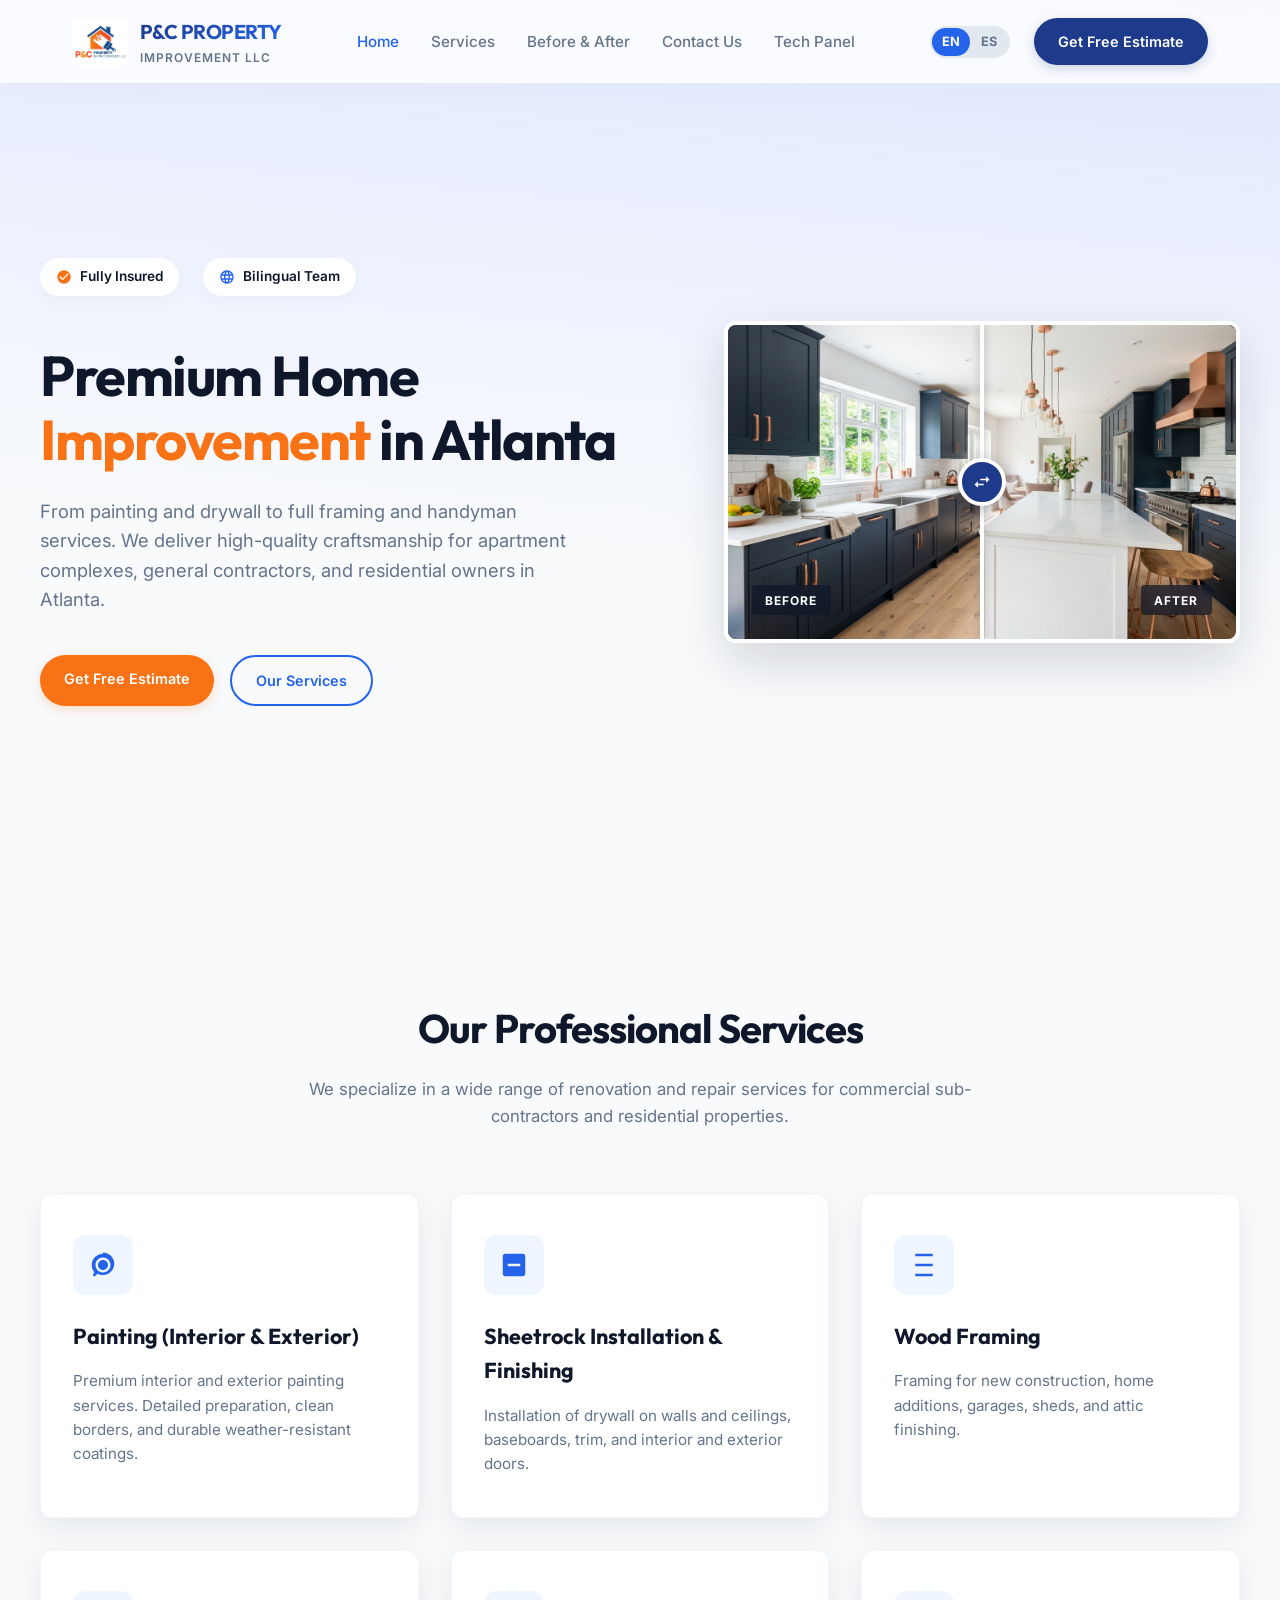
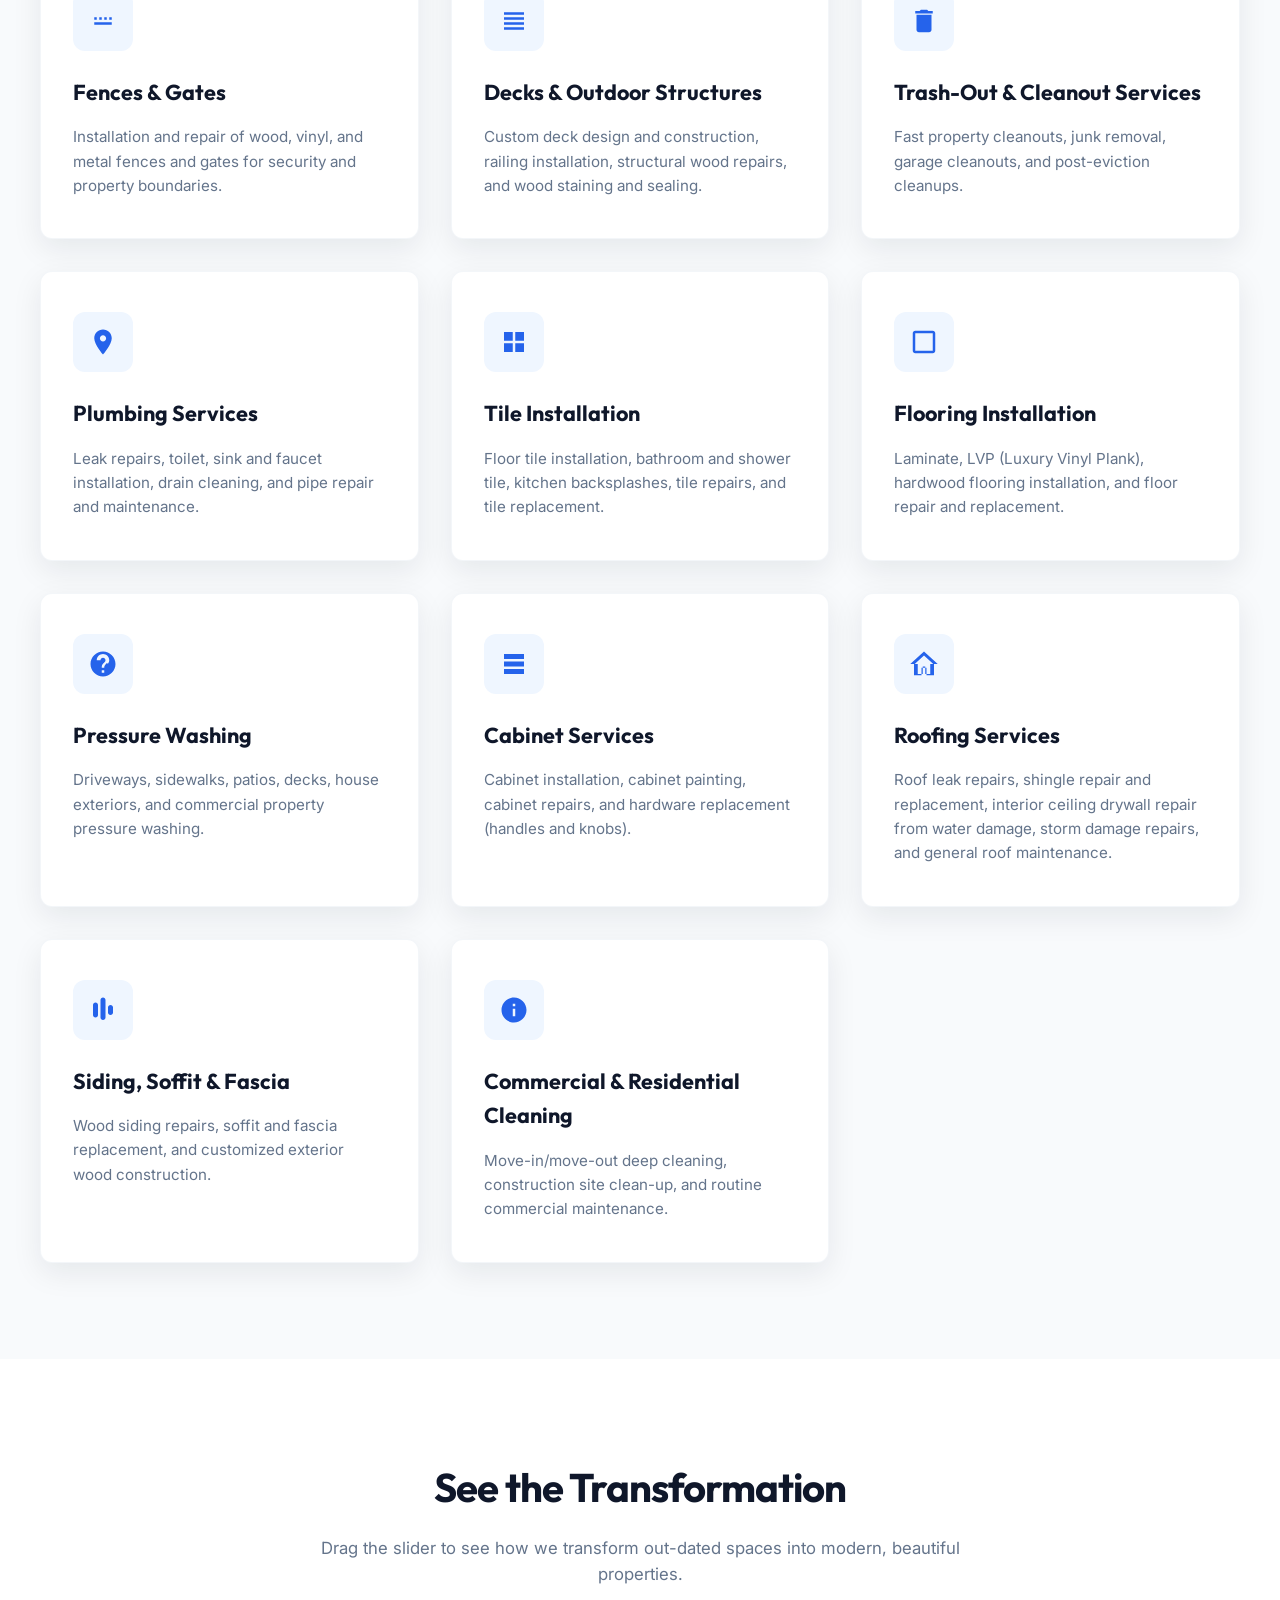
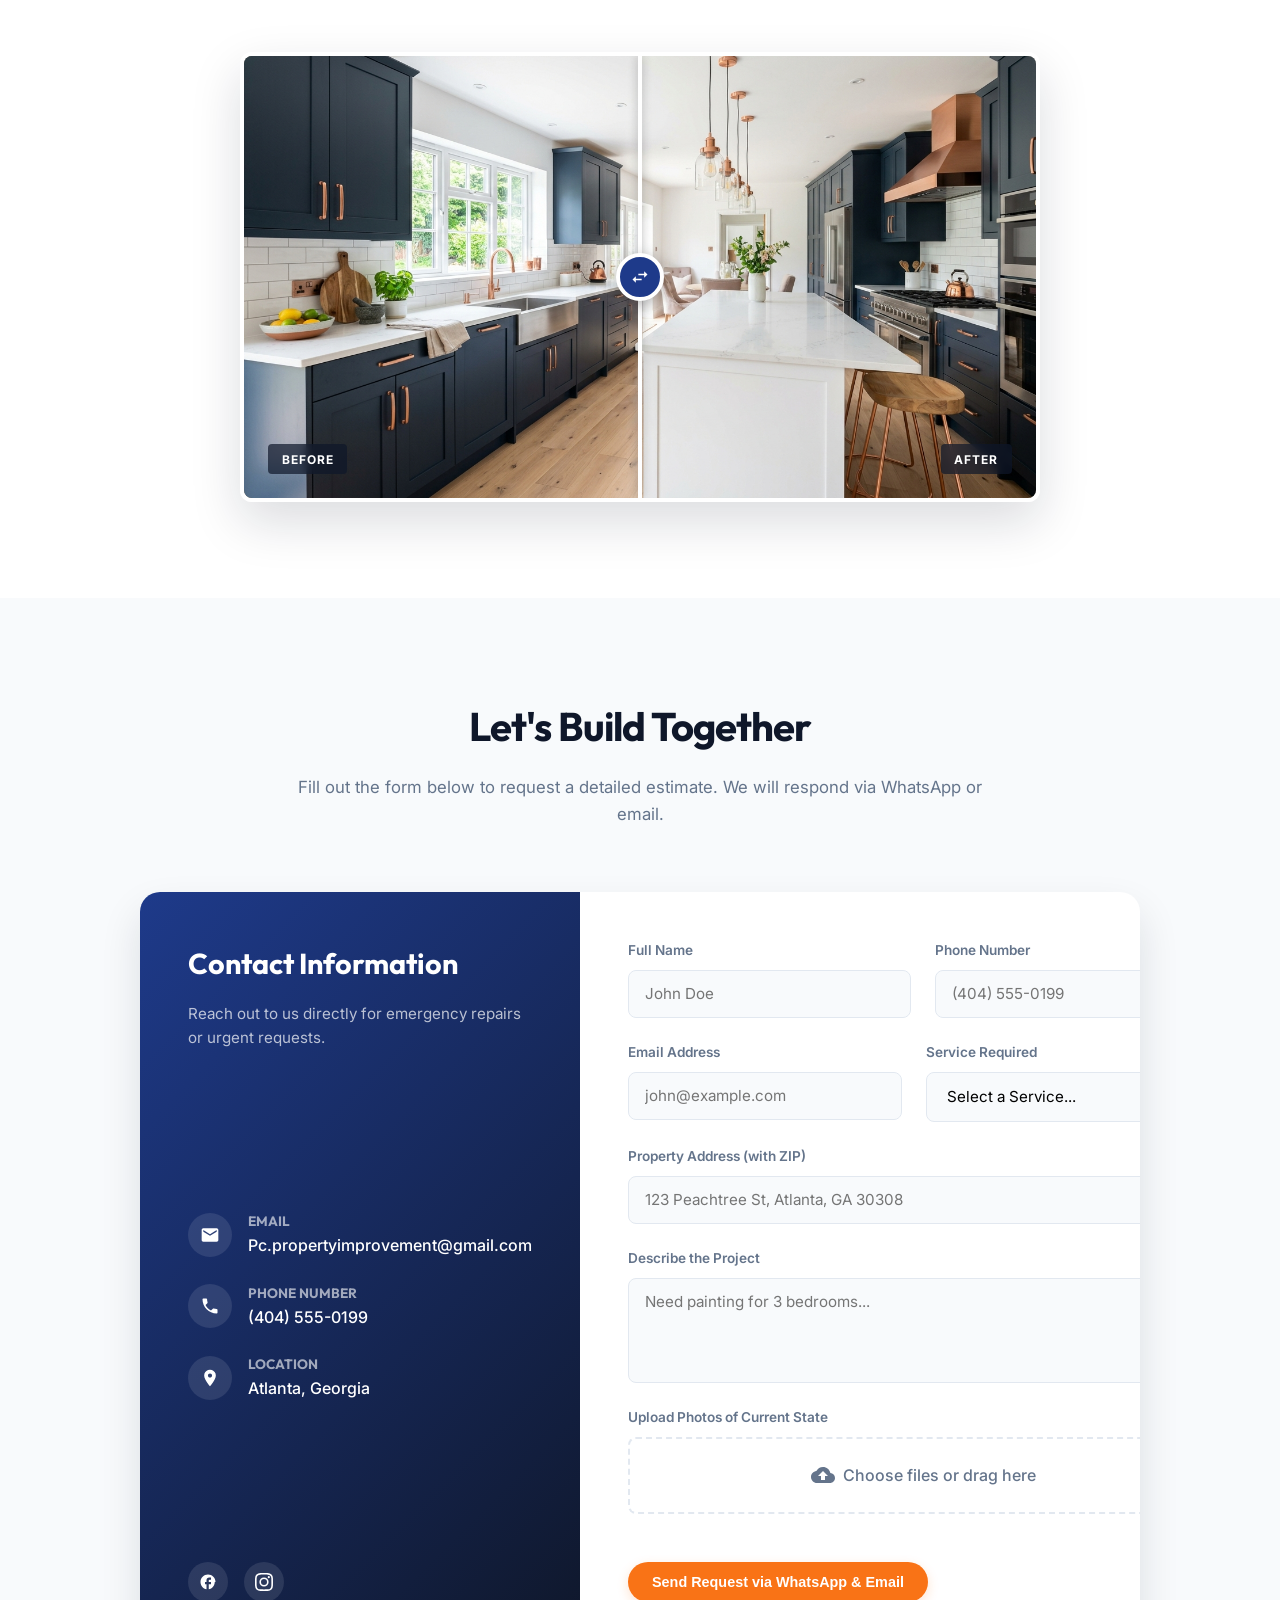
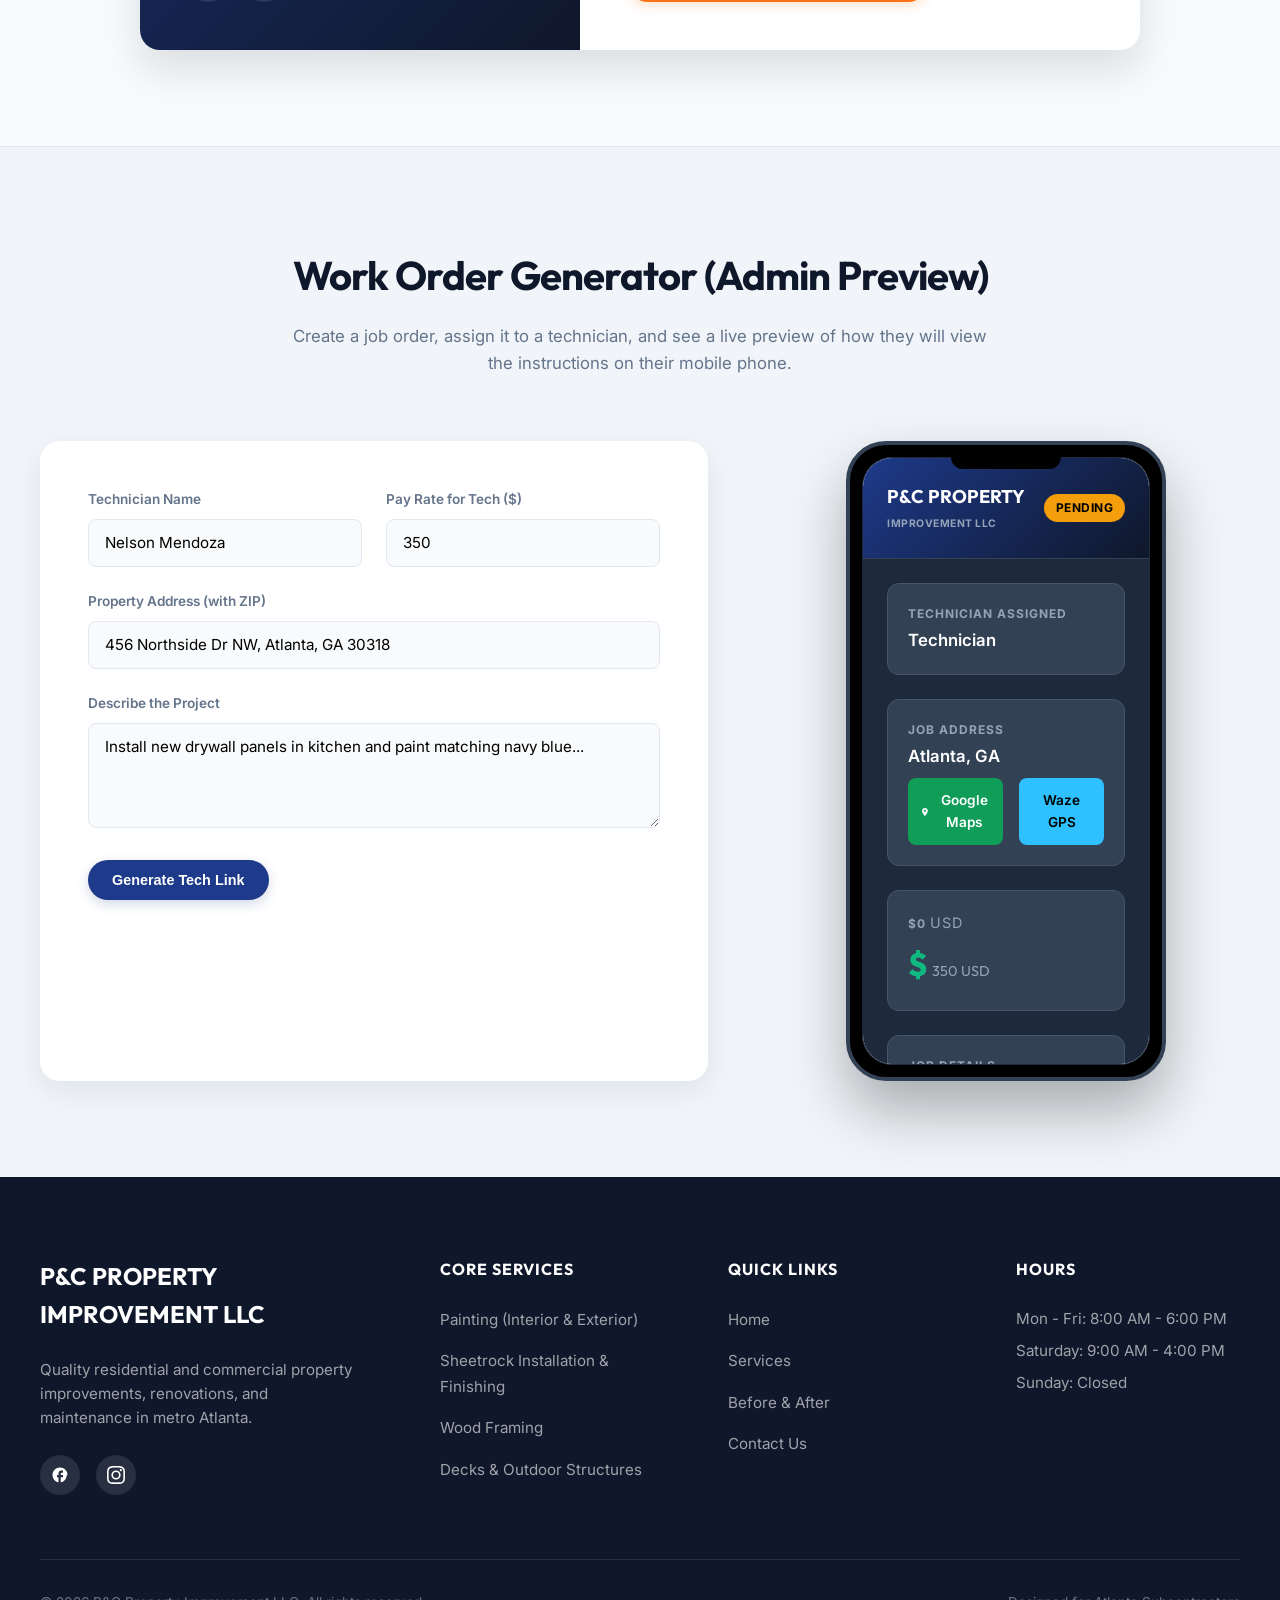
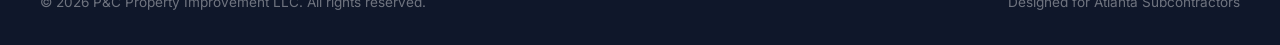
==== commit 293b1772: "Update service details and translations from client draft document" ====
--- a/index.html
+++ b/index.html
@@ -56,7 +56,7 @@
                     </div>
                 </div>
                 <h2 data-i18n="hero-title">Premium Home <span>Improvement</span> in Atlanta</h2>
-                <p data-i18n="hero-desc">From painting and drywall to full framing and tiling. We deliver high-quality craftsmanship for apartment complexes, general contractors, and residential owners in Atlanta.</p>
+                <p data-i18n="hero-desc">From painting and drywall to full framing and handyman services. We deliver high-quality craftsmanship for apartment complexes, general contractors, and residential owners in Atlanta.</p>
                 <div class="hero-buttons">
                     <a href="#contact" class="btn btn-secondary" data-i18n="btn-quote">Get Free Estimate</a>
                     <a href="#services" class="btn btn-outline" data-i18n="btn-explore">Our Services</a>
@@ -104,8 +104,8 @@
                 <div class="service-icon">
                     <svg viewBox="0 0 24 24"><path d="M19 3H5c-1.1 0-2 .9-2 2v14c0 1.1.9 2 2 2h14c1.1 0 2-.9 2-2V5c0-1.1-.9-2-2-2zm-2 10H7v-2h10v2z"/></svg>
                 </div>
-                <h3 data-i18n="srv-drywall-title">Drywall & Plastering</h3>
-                <p data-i18n="srv-drywall-desc">Expert wall and ceiling repairs, drywall installations, matching textures, and seamless crack repairs.</p>
+                <h3 data-i18n="srv-drywall-title">Sheetrock Installation & Finishing</h3>
+                <p data-i18n="srv-drywall-desc">Installation of drywall on walls and ceilings, baseboards, trim, and interior and exterior doors.</p>
             </div>
 
             <!-- 3. Framer -->
@@ -113,8 +113,8 @@
                 <div class="service-icon">
                     <svg viewBox="0 0 24 24"><path d="M19 13H5v-2h14v2zM5 5h14V3H5v2zm0 16h14v-2H5v2z"/></svg>
                 </div>
-                <h3 data-i18n="srv-framer-title">Framing & Attics</h3>
-                <p data-i18n="srv-framer-desc">Timber framing for new constructions, home expansions, garage structures, storage sheds, and attics.</p>
+                <h3 data-i18n="srv-framer-title">Wood Framing</h3>
+                <p data-i18n="srv-framer-desc">Framing for new construction, home additions, garages, sheds, and attic finishing.</p>
             </div>
 
             <!-- 4. Fences -->
@@ -123,7 +123,7 @@
                     <svg viewBox="0 0 24 24"><path d="M19 11v-2h-2v2h2zm-4 0v-2h-2v2h2zm-4 0v-2H9v2h2zm-4 0v-2H5v2h2zM19 13H5v2h14v-2z"/></svg>
                 </div>
                 <h3 data-i18n="srv-fences-title">Fences & Gates</h3>
-                <p data-i18n="srv-fences-desc">Installation and repair of wood, vinyl, and metal fences for security and property borders.</p>
+                <p data-i18n="srv-fences-desc">Installation and repair of wood, vinyl, and metal fences and gates for security and property boundaries.</p>
             </div>
 
             <!-- 5. Deck -->
@@ -131,8 +131,8 @@
                 <div class="service-icon">
                     <svg viewBox="0 0 24 24"><path d="M4 15h16v-2H4v2zm0 4h16v-2H4v2zm0-8h16V9H4v2zm0-4h16V5H4v2z"/></svg>
                 </div>
-                <h3 data-i18n="srv-deck-title">Decks & Patios</h3>
-                <p data-i18n="srv-deck-desc">Custom deck building, rebuilding damaged structures, safety railings, wood staining, and repairs.</p>
+                <h3 data-i18n="srv-deck-title">Decks & Outdoor Structures</h3>
+                <p data-i18n="srv-deck-desc">Custom deck design and construction, railing installation, structural wood repairs, and wood staining and sealing.</p>
             </div>
 
             <!-- 6. Trash Out -->
@@ -140,8 +140,8 @@
                 <div class="service-icon">
                     <svg viewBox="0 0 24 24"><path d="M6 19c0 1.1.9 2 2 2h8c1.1 0 2-.9 2-2V7H6v12zM19 4h-3.5l-1-1h-5l-1 1H5v2h14V4z"/></svg>
                 </div>
-                <h3 data-i18n="srv-trash-title">Trash Out & Evictions</h3>
-                <p data-i18n="srv-trash-desc">Fast trash outs for evicted properties, debris removals, compactor loads, and garage cleaning.</p>
+                <h3 data-i18n="srv-trash-title">Trash-Out & Cleanout Services</h3>
+                <p data-i18n="srv-trash-desc">Fast property cleanouts, junk removal, garage cleanouts, and post-eviction cleanups.</p>
             </div>
 
             <!-- 7. Plumbing -->
@@ -150,7 +150,7 @@
                     <svg viewBox="0 0 24 24"><path d="M12 2C8.13 2 5 5.13 5 9c0 5.25 7 13 7 13s7-7.75 7-13c0-3.87-3.13-7-7-7zm0 9.5c-1.38 0-2.5-1.12-2.5-2.5s1.12-2.5 2.5-2.5 2.5 1.12 2.5 2.5-1.12 2.5-2.5 2.5z"/></svg>
                 </div>
                 <h3 data-i18n="srv-plumbing-title">Plumbing Services</h3>
-                <p data-i18n="srv-plumbing-desc">Fixing leaks, water line installations, fixtures upgrades, and residential plumbing maintenance.</p>
+                <p data-i18n="srv-plumbing-desc">Leak repairs, toilet, sink and faucet installation, drain cleaning, and pipe repair and maintenance.</p>
             </div>
 
             <!-- 8. Tiles -->
@@ -158,8 +158,8 @@
                 <div class="service-icon">
                     <svg viewBox="0 0 24 24"><path d="M4 4h7v7H4zm9 0h7v7h-7zm-9 9h7v7H4zm9 0h7v7h-7z"/></svg>
                 </div>
-                <h3 data-i18n="srv-tiles-title">Tiles & Backsplashes</h3>
-                <p data-i18n="srv-tiles-desc">Complete kitchen and bathroom tiling, subway tile backsplashes, and custom shower enclosures.</p>
+                <h3 data-i18n="srv-tiles-title">Tile Installation</h3>
+                <p data-i18n="srv-tiles-desc">Floor tile installation, bathroom and shower tile, kitchen backsplashes, tile repairs, and tile replacement.</p>
             </div>
 
             <!-- 9. Flooring -->
@@ -168,7 +168,7 @@
                     <svg viewBox="0 0 24 24"><path d="M19 5v14H5V5h14m0-2H5c-1.1 0-2 .9-2 2v14c0 1.1.9 2 2 2h14c1.1 0 2-.9 2-2V5c0-1.1-.9-2-2-2z"/></svg>
                 </div>
                 <h3 data-i18n="srv-floor-title">Flooring Installation</h3>
-                <p data-i18n="srv-floor-desc">Installation of high-quality hardwood, luxury vinyl plank (LVP), and laminate floors.</p>
+                <p data-i18n="srv-floor-desc">Laminate, LVP (Luxury Vinyl Plank), hardwood flooring installation, and floor repair and replacement.</p>
             </div>
 
             <!-- 10. Pressure Washing -->
@@ -177,7 +177,7 @@
                     <svg viewBox="0 0 24 24"><path d="M12 2C6.48 2 2 6.48 2 12s4.48 10 10 10 10-4.48 10-10S17.52 2 12 2zm1 17h-2v-2h2v2zm2.07-7.75l-.9.92C13.45 12.9 13 13.5 13 15h-2v-.5c0-1.1.45-2.1 1.17-2.83l1.24-1.26c.37-.36.59-.86.59-1.41 0-1.1-.9-2-2-2s-2 .9-2 2H7c0-2.76 2.24-5 5-5s5 2.24 5 5c0 1.04-.42 1.99-1.07 2.75z"/></svg>
                 </div>
                 <h3 data-i18n="srv-washing-title">Pressure Washing</h3>
-                <p data-i18n="srv-washing-desc">Deep cleaning of driveways, siding, walkways, decks, and commercial exterior spaces.</p>
+                <p data-i18n="srv-washing-desc">Driveways, sidewalks, patios, decks, house exteriors, and commercial property pressure washing.</p>
             </div>
 
             <!-- 11. Cabinets -->
@@ -185,8 +185,8 @@
                 <div class="service-icon">
                     <svg viewBox="0 0 24 24"><path d="M4 4h16v4H4V4zm0 6h16v4H4v-4zm0 6h16v4H4v-4z"/></svg>
                 </div>
-                <h3 data-i18n="srv-cabinet-title">Cabinets Refinishing</h3>
-                <p data-i18n="srv-cabinet-desc">Cabinet installations, painting, custom hardware upgrades, and structural repairs.</p>
+                <h3 data-i18n="srv-cabinet-title">Cabinet Services</h3>
+                <p data-i18n="srv-cabinet-desc">Cabinet installation, cabinet painting, cabinet repairs, and hardware replacement (handles and knobs).</p>
             </div>
 
             <!-- 12. Roofing -->
@@ -194,8 +194,8 @@
                 <div class="service-icon">
                     <svg viewBox="0 0 24 24"><path d="M12 5.27L19.43 12H17v8h-4v-6h-2v6H7v-8H4.57L12 5.27M12 2L1 12h3v9h6v-6h4v6h6v-9h3L12 2z"/></svg>
                 </div>
-                <h3 data-i18n="srv-roof-title">Roofing & Shingles</h3>
-                <p data-i18n="srv-roof-desc">Roof leak repairs, structural roof maintenance, and new shingle installations.</p>
+                <h3 data-i18n="srv-roof-title">Roofing Services</h3>
+                <p data-i18n="srv-roof-desc">Roof leak repairs, shingle repair and replacement, interior ceiling drywall repair from water damage, storm damage repairs, and general roof maintenance.</p>
             </div>
 
             <!-- 13. Wood -->
@@ -319,17 +319,17 @@
                             <select id="form-service" required>
                                 <option value="" id="service-select-placeholder" disabled selected>Select a Service...</option>
                                 <option value="Painting">Painting (Interior/Exterior)</option>
-                                <option value="Drywall">Drywall Repair</option>
-                                <option value="Framing">Framing & Attics</option>
+                                <option value="Drywall">Sheetrock Installation & Finishing</option>
+                                <option value="Framing">Wood Framing</option>
                                 <option value="Fences">Fences & Gates</option>
-                                <option value="Decks">Decks & Patios</option>
+                                <option value="Decks">Decks & Outdoor Structures</option>
                                 <option value="Plumbing">Plumbing</option>
-                                <option value="Tiles">Tiles & Backsplash</option>
+                                <option value="Tiles">Tile Installation</option>
                                 <option value="Flooring">Flooring</option>
-                                <option value="Trash Out">Trash Out & Evictions</option>
+                                <option value="Trash Out">Trash-Out & Cleanout Services</option>
                                 <option value="Pressure Washing">Pressure Washing</option>
-                                <option value="Cabinets">Cabinets Refinishing</option>
-                                <option value="Roofing">Roofing & Shingles</option>
+                                <option value="Cabinets">Cabinet Services</option>
+                                <option value="Roofing">Roofing Services</option>
                                 <option value="Carpentry">Siding, Soffit, Fascia</option>
                                 <option value="Cleaning">Commercial Cleaning</option>
                             </select>
